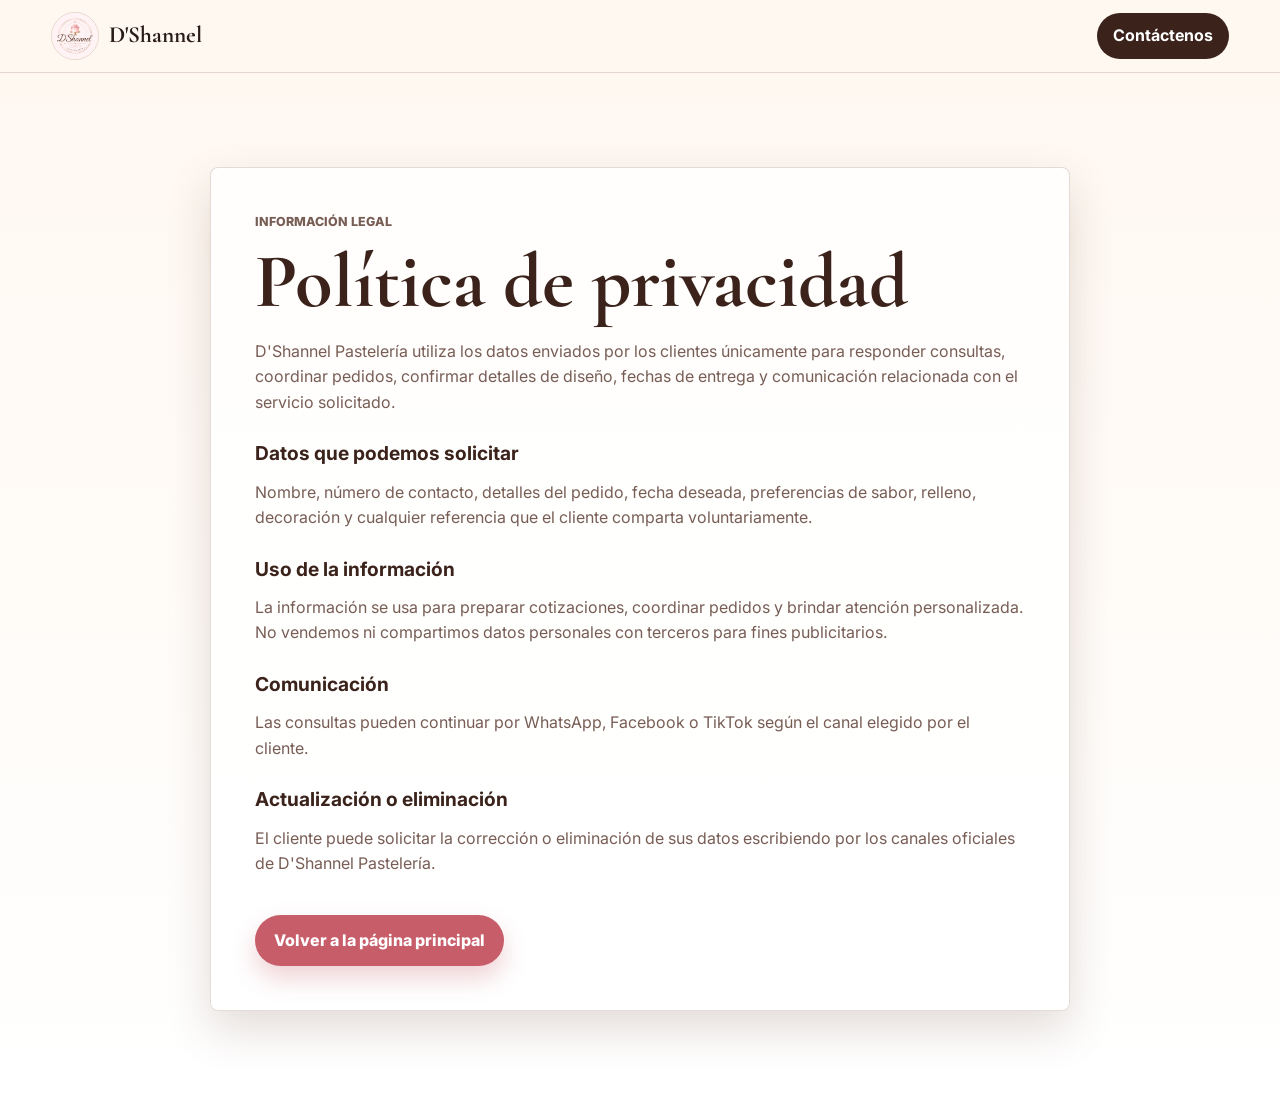
==== politica-privacidad.html @ 779e610a "Add files via upload" ====
<!DOCTYPE html>
<html lang="es">
<head>
  <meta charset="UTF-8">
  <meta name="viewport" content="width=device-width, initial-scale=1.0">
  <title>Política de privacidad | D'Shannel Pastelería</title>
  <link rel="preconnect" href="https://fonts.googleapis.com">
  <link rel="preconnect" href="https://fonts.gstatic.com" crossorigin>
  <link href="https://fonts.googleapis.com/css2?family=Cormorant+Garamond:wght@600;700&family=Inter:wght@400;500;600;700&display=swap" rel="stylesheet">
  <link rel="stylesheet" href="style.css">
</head>
<body>
  <header class="site-header">
    <a class="brand" href="index.html">
      <img src="assets/logo.jpeg" alt="Logo de D'Shannel Pastelería">
      <span>D'Shannel</span>
    </a>
    <a class="header-cta" href="index.html#contactenos">Contáctenos</a>
  </header>

  <main class="legal-page">
    <section class="legal-content">
      <p class="eyebrow">Información legal</p>
      <h1>Política de privacidad</h1>
      <p>D'Shannel Pastelería utiliza los datos enviados por los clientes únicamente para responder consultas, coordinar pedidos, confirmar detalles de diseño, fechas de entrega y comunicación relacionada con el servicio solicitado.</p>
      <h2>Datos que podemos solicitar</h2>
      <p>Nombre, número de contacto, detalles del pedido, fecha deseada, preferencias de sabor, relleno, decoración y cualquier referencia que el cliente comparta voluntariamente.</p>
      <h2>Uso de la información</h2>
      <p>La información se usa para preparar cotizaciones, coordinar pedidos y brindar atención personalizada. No vendemos ni compartimos datos personales con terceros para fines publicitarios.</p>
      <h2>Comunicación</h2>
      <p>Las consultas pueden continuar por WhatsApp, Facebook o TikTok según el canal elegido por el cliente.</p>
      <h2>Actualización o eliminación</h2>
      <p>El cliente puede solicitar la corrección o eliminación de sus datos escribiendo por los canales oficiales de D'Shannel Pastelería.</p>
      <a class="btn primary" href="index.html">Volver a la página principal</a>
    </section>
  </main>
</body>
</html>
---- style.css ----
:root {
  --cream: #fff8f1;
  --cream-strong: #f7eadc;
  --blush: #f5b8bd;
  --rose: #c75d69;
  --caramel: #b87949;
  --cocoa: #3b231b;
  --ink: #291b18;
  --muted: #785d55;
  --line: rgba(105, 61, 39, 0.18);
  --white: #ffffff;
  --shadow: 0 18px 45px rgba(77, 38, 24, 0.16);
  --radius: 8px;
}

* {
  box-sizing: border-box;
}

html {
  scroll-behavior: smooth;
}

body {
  margin: 0;
  background: var(--cream);
  color: var(--ink);
  font-family: "Inter", Arial, sans-serif;
  line-height: 1.6;
}

img {
  display: block;
  max-width: 100%;
}

a {
  color: inherit;
  text-decoration: none;
}

button,
input,
select,
textarea {
  font: inherit;
}

.site-header {
  position: sticky;
  top: 0;
  z-index: 20;
  display: flex;
  align-items: center;
  justify-content: space-between;
  gap: 18px;
  padding: 12px clamp(18px, 4vw, 54px);
  background: rgba(255, 248, 241, 0.92);
  border-bottom: 1px solid var(--line);
  backdrop-filter: blur(18px);
}

.brand {
  display: inline-flex;
  align-items: center;
  gap: 10px;
  min-width: max-content;
  font-family: "Cormorant Garamond", Georgia, serif;
  font-size: 1.45rem;
  font-weight: 700;
}

.brand img {
  width: 48px;
  height: 48px;
  border-radius: 50%;
  object-fit: cover;
  border: 1px solid var(--line);
}

.nav-links {
  display: flex;
  align-items: center;
  justify-content: center;
  gap: clamp(12px, 2vw, 26px);
  font-size: 0.93rem;
  color: var(--muted);
}

.nav-links a,
.site-footer a {
  transition: color 180ms ease, transform 180ms ease;
}

.nav-links a:hover,
.site-footer a:hover {
  color: var(--rose);
}

.header-cta {
  padding: 10px 16px;
  border-radius: 999px;
  background: var(--cocoa);
  color: var(--white);
  font-weight: 700;
  transition: transform 180ms ease, background 180ms ease;
}

.header-cta:hover,
.btn:hover {
  transform: translateY(-2px);
}

.hero {
  position: relative;
  min-height: min(760px, calc(100vh - 74px));
  display: grid;
  align-items: center;
  padding: clamp(74px, 10vw, 122px) clamp(20px, 7vw, 92px) clamp(52px, 7vw, 76px);
  overflow: hidden;
}

.hero-bg,
.hero-shade {
  position: absolute;
  inset: 0;
  width: 100%;
  height: 100%;
}

.hero-bg {
  object-fit: cover;
  object-position: center;
}

.hero-shade {
  background: linear-gradient(90deg, rgba(45, 24, 18, 0.76) 0%, rgba(79, 43, 29, 0.48) 42%, rgba(255, 248, 241, 0.16) 100%);
}

.hero-logo-mark {
  position: absolute;
  top: clamp(94px, 12vw, 138px);
  right: clamp(18px, 7vw, 92px);
  z-index: 1;
  display: grid;
  place-items: center;
  width: clamp(116px, 15vw, 180px);
  aspect-ratio: 1;
  border-radius: 50%;
  background: rgba(255, 248, 241, 0.88);
  border: 1px solid rgba(255, 255, 255, 0.76);
  box-shadow: 0 24px 60px rgba(59, 35, 27, 0.34);
  backdrop-filter: blur(10px);
}

.hero-logo-mark img {
  width: 86%;
  height: 86%;
  border-radius: 50%;
  object-fit: cover;
}

.hero-content {
  position: relative;
  z-index: 1;
  max-width: 700px;
  color: var(--white);
}

.eyebrow {
  margin: 0 0 10px;
  color: var(--rose);
  font-size: 0.78rem;
  font-weight: 800;
  letter-spacing: 0;
  text-transform: uppercase;
}

.hero .eyebrow {
  color: #ffd1d5;
}

h1,
h2,
h3 {
  margin: 0;
  line-height: 1.05;
}

h1,
h2 {
  font-family: "Cormorant Garamond", Georgia, serif;
  font-weight: 700;
}

h1 {
  font-size: clamp(3.6rem, 9vw, 7.3rem);
  max-width: 9ch;
}

h2 {
  color: var(--cocoa);
  font-size: clamp(2.25rem, 4.8vw, 4.15rem);
}

h3 {
  color: var(--cocoa);
  font-size: 1.08rem;
}

.hero-copy {
  max-width: 610px;
  margin: 20px 0 28px;
  font-size: clamp(1rem, 2vw, 1.25rem);
}

.hero-actions,
.consult-actions,
.admin-actions {
  display: flex;
  flex-wrap: wrap;
  gap: 12px;
}

.btn {
  display: inline-flex;
  align-items: center;
  justify-content: center;
  min-height: 46px;
  padding: 12px 18px;
  border: 1px solid transparent;
  border-radius: 999px;
  cursor: pointer;
  font-weight: 800;
  transition: transform 180ms ease, box-shadow 180ms ease, background 180ms ease, color 180ms ease;
}

.btn.primary {
  background: var(--rose);
  color: var(--white);
  box-shadow: 0 12px 24px rgba(199, 93, 105, 0.28);
}

.btn.primary.soft {
  background: var(--caramel);
}

.btn.ghost {
  background: rgba(255, 255, 255, 0.18);
  border-color: rgba(255, 255, 255, 0.52);
  color: var(--white);
}

.btn.ghost.dark {
  background: transparent;
  border-color: var(--line);
  color: var(--cocoa);
}

.btn.whatsapp {
  background: #25d366;
  color: var(--white);
}

.btn.full {
  width: 100%;
}

.hero-panel {
  position: absolute;
  right: clamp(18px, 5vw, 80px);
  bottom: 28px;
  z-index: 1;
  width: min(350px, calc(100% - 36px));
  padding: 20px;
  border: 1px solid rgba(255, 255, 255, 0.36);
  border-radius: var(--radius);
  background: rgba(255, 248, 241, 0.84);
  box-shadow: var(--shadow);
  backdrop-filter: blur(14px);
}

.hero-panel span,
.estimate-box span,
.service-card span,
.social-card span {
  display: block;
  color: var(--rose);
  font-size: 0.78rem;
  font-weight: 800;
  text-transform: uppercase;
}

.hero-panel strong {
  display: block;
  margin: 6px 0;
  color: var(--cocoa);
  font-size: 1.16rem;
  line-height: 1.25;
}

.hero-panel p,
.section-heading p,
.builder-info p,
.price-notes p,
.service-card p,
.admin-item p,
.site-footer p {
  margin: 8px 0 0;
  color: var(--muted);
}

.section {
  padding: clamp(58px, 8vw, 104px) clamp(20px, 6vw, 76px);
}

.intro {
  display: grid;
  grid-template-columns: minmax(240px, 0.7fr) minmax(280px, 1.3fr);
  gap: 34px;
  background: var(--white);
}

.steps,
.service-grid {
  display: grid;
  grid-template-columns: repeat(3, minmax(0, 1fr));
  gap: 16px;
}

.steps article,
.service-card,
.builder-form,
.consult-form,
.price-notes,
.social-editor,
.admin-form,
.admin-list {
  border: 1px solid var(--line);
  border-radius: var(--radius);
  background: rgba(255, 255, 255, 0.76);
  box-shadow: var(--shadow);
}

.steps article {
  padding: 22px;
}

.steps span {
  color: var(--caramel);
  font-weight: 900;
}

.section-heading {
  max-width: 760px;
  margin-bottom: 28px;
}

.service-card {
  display: flex;
  flex-direction: column;
  gap: 14px;
  min-height: 330px;
  padding: 22px;
  transition: transform 220ms ease, box-shadow 220ms ease, border-color 220ms ease;
}

.service-card:hover {
  transform: translateY(-6px);
  border-color: rgba(199, 93, 105, 0.38);
  box-shadow: 0 24px 58px rgba(77, 38, 24, 0.2);
}

.includes {
  margin-top: auto;
}

.includes strong {
  color: var(--cocoa);
  font-weight: 900;
}

.includes ul {
  margin: 8px 0 0;
  padding-left: 18px;
  color: var(--muted);
  font-size: 0.94rem;
}

.cake-builder {
  display: grid;
  grid-template-columns: minmax(280px, 0.8fr) minmax(320px, 1.2fr);
  gap: clamp(24px, 5vw, 58px);
  background: linear-gradient(180deg, var(--cream) 0%, #fff1e9 100%);
}

.builder-info {
  align-self: start;
  position: sticky;
  top: 96px;
}

.mold-help {
  margin-top: 24px;
  padding: 22px;
  border-left: 4px solid var(--rose);
  background: var(--white);
  border-radius: var(--radius);
}

.mold-help ul {
  margin: 12px 0 0;
  padding-left: 18px;
  color: var(--muted);
}

.builder-form,
.consult-form,
.social-editor,
.admin-form,
.admin-list {
  padding: clamp(18px, 3vw, 28px);
}

.form-row {
  display: grid;
  grid-template-columns: repeat(2, minmax(0, 1fr));
  gap: 14px;
}

.field {
  display: grid;
  gap: 8px;
  margin-bottom: 16px;
}

label {
  color: var(--cocoa);
  font-weight: 800;
}

input,
select,
textarea {
  width: 100%;
  border: 1px solid var(--line);
  border-radius: var(--radius);
  background: #fffdf9;
  color: var(--ink);
  padding: 13px 14px;
  outline: none;
  transition: border-color 180ms ease, box-shadow 180ms ease, background 180ms ease;
}

input:focus,
select:focus,
textarea:focus {
  border-color: var(--rose);
  box-shadow: 0 0 0 4px rgba(199, 93, 105, 0.13);
  background: var(--white);
}

textarea {
  resize: vertical;
}

.upload-box {
  display: flex;
  align-items: center;
  gap: 14px;
  min-height: 98px;
  padding: 16px;
  border: 1px dashed rgba(199, 93, 105, 0.48);
  border-radius: var(--radius);
  background: #fff8f7;
  cursor: pointer;
  transition: border-color 180ms ease, background 180ms ease, transform 180ms ease;
}

.upload-box:hover {
  border-color: var(--rose);
  background: var(--white);
  transform: translateY(-2px);
}

.upload-box input {
  position: absolute;
  width: 1px;
  height: 1px;
  opacity: 0;
  pointer-events: none;
}

.upload-icon {
  display: inline-grid;
  place-items: center;
  flex: 0 0 46px;
  width: 46px;
  height: 46px;
  border-radius: 50%;
  background: var(--rose);
  color: var(--white);
  font-size: 1.7rem;
  font-weight: 700;
  line-height: 1;
}

.upload-box strong,
.upload-preview strong {
  display: block;
  color: var(--cocoa);
}

.upload-box small,
.upload-preview small {
  display: block;
  margin-top: 4px;
  color: var(--muted);
}

.upload-preview {
  display: flex;
  align-items: center;
  gap: 14px;
  margin-top: 12px;
  padding: 12px;
  border: 1px solid var(--line);
  border-radius: var(--radius);
  background: var(--white);
}

.upload-preview div {
  flex: 1;
  min-width: 0;
}

.upload-preview[hidden] {
  display: none;
}

.upload-preview img {
  width: 70px;
  height: 70px;
  border-radius: var(--radius);
  object-fit: cover;
}

.remove-upload {
  flex: 0 0 auto;
  border: 1px solid rgba(199, 93, 105, 0.32);
  border-radius: 999px;
  background: #fff8f7;
  color: var(--rose);
  padding: 8px 12px;
  cursor: pointer;
  font-size: 0.9rem;
  font-weight: 800;
  transition: background 180ms ease, transform 180ms ease;
}

.remove-upload:hover {
  background: #ffe7e9;
  transform: translateY(-1px);
}

.estimate-box {
  display: grid;
  gap: 4px;
  margin: 18px 0;
  padding: 18px;
  border-radius: var(--radius);
  background: #46281f;
  color: var(--white);
}

.estimate-box strong {
  font-size: 2.1rem;
  line-height: 1;
}

.estimate-box small {
  color: #ffe5da;
}

.prices {
  background: var(--white);
}

.consult-wrap,
.admin-layout {
  display: grid;
  grid-template-columns: minmax(320px, 1.1fr) minmax(260px, 0.9fr);
  gap: 18px;
}

.price-notes {
  padding: 26px;
  background: #fff8f1;
}

.social-links {
  display: grid;
  grid-template-columns: repeat(2, minmax(0, 1fr));
  gap: 16px;
  margin-bottom: 20px;
}

.social-card {
  display: flex;
  align-items: center;
  gap: 14px;
  min-height: 92px;
  padding: 20px;
  border: 1px solid var(--line);
  border-radius: var(--radius);
  background: var(--white);
  box-shadow: var(--shadow);
  transition: transform 180ms ease, border-color 180ms ease;
}

.social-card:hover {
  transform: translateY(-4px);
  border-color: rgba(199, 93, 105, 0.38);
}

.social-icon {
  display: inline-grid;
  place-items: center;
  flex: 0 0 48px;
  width: 48px;
  height: 48px;
  border-radius: 50%;
}

.network-icon {
  display: inline-grid;
  place-items: center;
  flex: 0 0 28px;
  width: 28px;
  height: 28px;
  border-radius: 50%;
  background: currentColor;
}

.network-icon svg {
  width: 64%;
  height: 64%;
  fill: var(--white);
}

.facebook .social-icon {
  background: #1877f2;
}

.tiktok .social-icon {
  background: #000000;
}

.whatsapp-icon {
  background: #ffffff;
  color: #ffffff;
}

.whatsapp-icon svg {
  width: 20px;
  height: 20px;
  fill: #25d366;
}

.social-icon svg {
  width: 25px;
  height: 25px;
  fill: var(--white);
}

.social-editor {
  display: grid;
  grid-template-columns: repeat(3, minmax(0, 1fr)) auto;
  gap: 14px;
  align-items: end;
}

.social-editor .field {
  margin: 0;
}

.section-action {
  display: flex;
  justify-content: center;
  margin-top: 26px;
}

.admin-list {
  display: grid;
  gap: 12px;
}

.admin-item {
  padding: 16px;
  border: 1px solid var(--line);
  border-radius: var(--radius);
  background: #fffdf9;
}

.admin-item-head {
  display: flex;
  align-items: start;
  justify-content: space-between;
  gap: 14px;
}

.admin-item-actions {
  display: flex;
  gap: 8px;
}

.icon-btn {
  display: inline-grid;
  place-items: center;
  width: 38px;
  height: 38px;
  border: 1px solid var(--line);
  border-radius: 50%;
  background: var(--white);
  color: var(--cocoa);
  cursor: pointer;
  transition: transform 180ms ease, color 180ms ease, border-color 180ms ease;
}

.icon-btn:hover {
  transform: translateY(-2px);
  color: var(--rose);
  border-color: var(--rose);
}

.site-footer {
  display: grid;
  grid-template-columns: auto minmax(220px, 1fr) minmax(260px, auto);
  align-items: center;
  gap: 22px;
  padding: 28px clamp(20px, 6vw, 76px);
  background: var(--cocoa);
  color: var(--white);
}

.site-footer img {
  width: 58px;
  height: 58px;
  border-radius: 50%;
  object-fit: cover;
}

.site-footer div {
  min-width: 0;
}

.site-footer p {
  color: #f2d8cf;
}

.site-footer small {
  display: block;
  margin-top: 8px;
  color: #d9bdb1;
}

.footer-links {
  display: flex;
  flex-wrap: wrap;
  justify-content: center;
  gap: 10px 18px;
  text-align: center;
}

.legal-page {
  min-height: calc(100vh - 73px);
  padding: clamp(54px, 8vw, 94px) clamp(20px, 6vw, 76px);
  background: linear-gradient(180deg, var(--cream) 0%, var(--white) 100%);
}

.legal-content {
  max-width: 860px;
  margin: 0 auto;
  padding: clamp(24px, 5vw, 44px);
  border: 1px solid var(--line);
  border-radius: var(--radius);
  background: rgba(255, 255, 255, 0.82);
  box-shadow: var(--shadow);
}

.legal-content h1 {
  max-width: none;
  color: var(--cocoa);
  font-size: clamp(2.7rem, 6vw, 5rem);
}

.legal-content h2 {
  margin-top: 28px;
  font-family: "Inter", Arial, sans-serif;
  font-size: 1.2rem;
}

.legal-content p {
  color: var(--muted);
}

.legal-content .btn {
  margin-top: 22px;
}

.orders-page {
  min-height: calc(100vh - 73px);
  padding: clamp(54px, 8vw, 94px) clamp(20px, 6vw, 76px);
  background: linear-gradient(180deg, var(--cream) 0%, var(--white) 100%);
}

.orders-page > .section-heading {
  margin-left: auto;
  margin-right: auto;
  text-align: center;
}

.orders-grid {
  display: grid;
  gap: 18px;
  max-width: 1180px;
  margin: 0 auto;
}

.order-card {
  display: grid;
  grid-template-columns: minmax(260px, 0.8fr) minmax(320px, 1.2fr);
  overflow: hidden;
  border: 1px solid var(--line);
  border-radius: var(--radius);
  background: var(--white);
  box-shadow: var(--shadow);
}

.order-photo {
  min-height: 320px;
  background: var(--cream-strong);
}

.order-photo img {
  width: 100%;
  height: 100%;
  min-height: 320px;
  object-fit: cover;
}

.order-photo span {
  display: grid;
  place-items: center;
  height: 100%;
  min-height: 320px;
  color: var(--muted);
  font-weight: 800;
}

.order-content {
  padding: clamp(20px, 4vw, 34px);
}

.order-head {
  display: flex;
  align-items: start;
  justify-content: space-between;
  gap: 16px;
  margin-bottom: 18px;
}

.order-head h2 {
  font-size: clamp(1.8rem, 4vw, 3rem);
}

.order-head strong {
  color: var(--rose);
  font-size: 1.3rem;
}

.order-details {
  display: grid;
  grid-template-columns: repeat(2, minmax(0, 1fr));
  gap: 12px;
  margin: 0;
}

.order-details div {
  padding: 12px;
  border: 1px solid var(--line);
  border-radius: var(--radius);
  background: #fffdf9;
}

.order-details dt {
  color: var(--muted);
  font-size: 0.78rem;
  font-weight: 800;
  text-transform: uppercase;
}

.order-details dd {
  margin: 4px 0 0;
  color: var(--cocoa);
  font-weight: 800;
}

.order-summary {
  margin-top: 18px;
  padding: 16px;
  border-radius: var(--radius);
  background: var(--cream);
}

.order-summary p {
  color: var(--muted);
}

.empty-orders {
  max-width: 720px;
  margin: 0 auto;
  padding: clamp(26px, 5vw, 42px);
  border: 1px solid var(--line);
  border-radius: var(--radius);
  background: var(--white);
  text-align: center;
  box-shadow: var(--shadow);
}

.toast {
  position: fixed;
  right: 18px;
  bottom: 18px;
  z-index: 40;
  max-width: min(360px, calc(100% - 36px));
  padding: 13px 16px;
  border-radius: var(--radius);
  background: var(--cocoa);
  color: var(--white);
  box-shadow: var(--shadow);
  opacity: 0;
  pointer-events: none;
  transform: translateY(14px);
  transition: opacity 180ms ease, transform 180ms ease;
}

.toast.show {
  opacity: 1;
  transform: translateY(0);
}

.reveal {
  opacity: 0;
  transform: translateY(24px);
  transition: opacity 620ms ease, transform 620ms ease;
}

.reveal.visible {
  opacity: 1;
  transform: translateY(0);
}

@media (max-width: 980px) {
  .site-header {
    align-items: flex-start;
    flex-wrap: wrap;
  }

  .nav-links {
    order: 3;
    width: 100%;
    justify-content: flex-start;
    overflow-x: auto;
    padding-bottom: 2px;
  }

  .intro,
  .cake-builder,
  .consult-wrap,
  .admin-layout {
    grid-template-columns: 1fr;
  }

  .builder-info {
    position: static;
  }

  .steps,
  .service-grid,
  .social-links,
  .social-editor {
    grid-template-columns: 1fr 1fr;
  }

  .social-editor .btn {
    grid-column: 1 / -1;
  }
}

@media (max-width: 680px) {
  .site-header {
    padding: 10px 16px;
  }

  .brand span {
    font-size: 1.2rem;
  }

  .header-cta {
    padding: 9px 13px;
  }

  .hero {
    min-height: 740px;
    padding: 72px 18px 190px;
  }

  .hero-shade {
    background: linear-gradient(180deg, rgba(44, 23, 17, 0.76) 0%, rgba(63, 31, 22, 0.48) 56%, rgba(255, 248, 241, 0.12) 100%);
  }

  h1 {
    font-size: clamp(3.25rem, 16vw, 4.9rem);
  }

  .hero-panel {
    left: 18px;
    right: 18px;
  }

  .hero-logo-mark {
    top: auto;
    right: 18px;
    bottom: 154px;
    width: 98px;
  }

  .steps,
  .service-grid,
  .form-row,
  .social-links,
  .social-editor {
    grid-template-columns: 1fr;
  }

  .section {
    padding-left: 18px;
    padding-right: 18px;
  }

  .consult-actions,
  .admin-actions {
    flex-direction: column;
  }

  .consult-actions .btn,
  .admin-actions .btn {
    width: 100%;
  }

  .site-footer {
    grid-template-columns: 1fr;
    justify-items: center;
    text-align: center;
  }

  .footer-links {
    justify-content: center;
  }

  .order-card {
    grid-template-columns: 1fr;
  }

  .order-details {
    grid-template-columns: 1fr;
  }
}
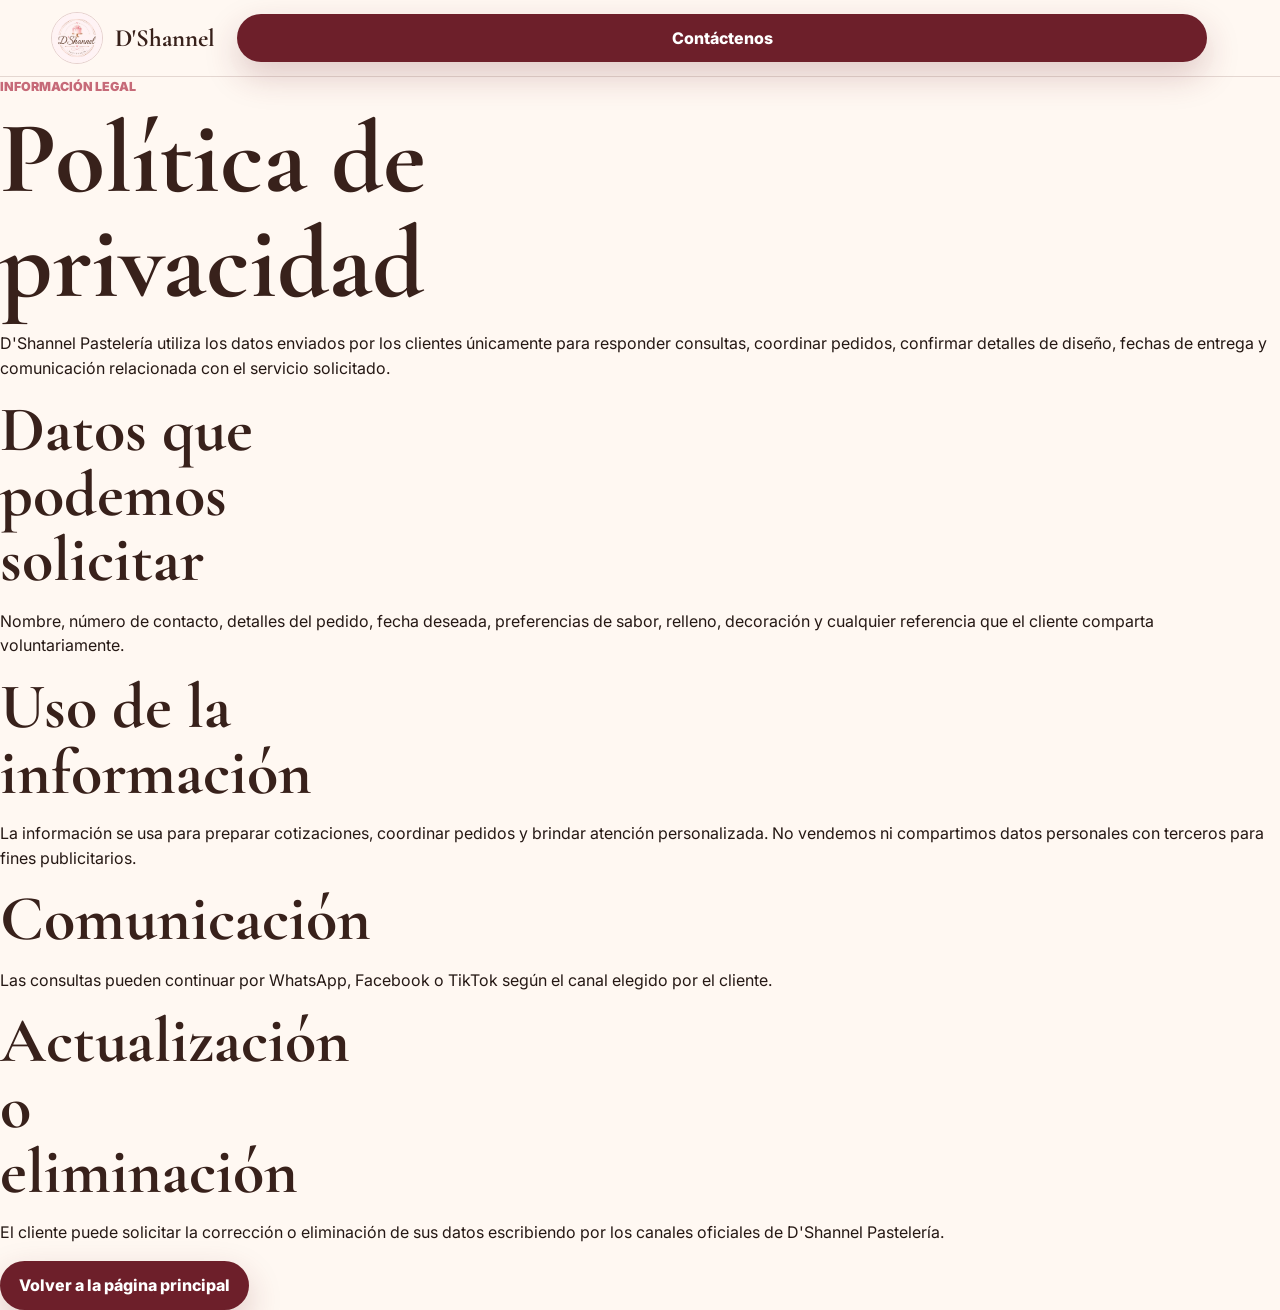
==== commit b44823e8: "Rediseño editorial de D'Shannel" ====
--- a/politica-privacidad.html
+++ b/politica-privacidad.html
@@ -7,7 +7,7 @@
   <link rel="preconnect" href="https://fonts.googleapis.com">
   <link rel="preconnect" href="https://fonts.gstatic.com" crossorigin>
   <link href="https://fonts.googleapis.com/css2?family=Cormorant+Garamond:wght@600;700&family=Inter:wght@400;500;600;700&display=swap" rel="stylesheet">
-  <link rel="stylesheet" href="style.css">
+  <link rel="stylesheet" href="style.css?v=impact1">
 </head>
 <body>
   <header class="site-header">
--- a/style.css
+++ b/style.css
@@ -1,15 +1,16 @@
 :root {
-  --cream: #fff8f1;
-  --cream-strong: #f7eadc;
-  --blush: #f5b8bd;
-  --rose: #c75d69;
-  --caramel: #b87949;
-  --cocoa: #3b231b;
-  --ink: #291b18;
-  --muted: #785d55;
-  --line: rgba(105, 61, 39, 0.18);
-  --white: #ffffff;
-  --shadow: 0 18px 45px rgba(77, 38, 24, 0.16);
+  --cream: #fff8f2;
+  --porcelain: #fffdf9;
+  --petal: #f6d7d8;
+  --rose: #c66a78;
+  --wine: #6d1f2a;
+  --cocoa: #38211b;
+  --caramel: #b87a4d;
+  --sage: #9aa37d;
+  --ink: #251814;
+  --muted: #725b52;
+  --line: rgba(89, 47, 35, 0.16);
+  --shadow: 0 24px 70px rgba(77, 41, 30, 0.16);
   --radius: 8px;
 }
 
@@ -26,7 +27,11 @@
   background: var(--cream);
   color: var(--ink);
   font-family: "Inter", Arial, sans-serif;
-  line-height: 1.6;
+  line-height: 1.55;
+}
+
+body.menu-open {
+  overflow: hidden;
 }
 
 img {
@@ -41,69 +46,103 @@
 
 button,
 input,
-select,
 textarea {
   font: inherit;
+}
+
+button {
+  cursor: pointer;
 }
 
 .site-header {
   position: sticky;
   top: 0;
-  z-index: 20;
-  display: flex;
+  z-index: 50;
+  display: grid;
+  grid-template-columns: auto 1fr auto;
   align-items: center;
-  justify-content: space-between;
-  gap: 18px;
-  padding: 12px clamp(18px, 4vw, 54px);
-  background: rgba(255, 248, 241, 0.92);
+  gap: 22px;
+  padding: 12px clamp(18px, 4vw, 58px);
+  background: rgba(255, 248, 242, 0.92);
   border-bottom: 1px solid var(--line);
   backdrop-filter: blur(18px);
 }
 
-.brand {
+.brand,
+.footer-brand {
   display: inline-flex;
   align-items: center;
-  gap: 10px;
-  min-width: max-content;
-  font-family: "Cormorant Garamond", Georgia, serif;
-  font-size: 1.45rem;
-  font-weight: 700;
-}
-
-.brand img {
-  width: 48px;
-  height: 48px;
+  gap: 12px;
+}
+
+.brand img,
+.footer-brand img {
+  width: 52px;
+  height: 52px;
   border-radius: 50%;
   object-fit: cover;
-  border: 1px solid var(--line);
+  border: 1px solid rgba(109, 31, 42, 0.18);
+}
+
+.brand span,
+.footer-brand strong {
+  font-family: "Cormorant Garamond", Georgia, serif;
+  font-size: 1.55rem;
+  font-weight: 700;
+  color: var(--cocoa);
 }
 
 .nav-links {
   display: flex;
   align-items: center;
   justify-content: center;
-  gap: clamp(12px, 2vw, 26px);
-  font-size: 0.93rem;
-  color: var(--muted);
+  gap: clamp(14px, 2.4vw, 32px);
+  color: var(--muted);
+  font-size: 0.95rem;
+  font-weight: 600;
 }
 
 .nav-links a,
-.site-footer a {
+.footer-links a {
   transition: color 180ms ease, transform 180ms ease;
 }
 
 .nav-links a:hover,
-.site-footer a:hover {
-  color: var(--rose);
-}
-
-.header-cta {
-  padding: 10px 16px;
+.footer-links a:hover {
+  color: var(--wine);
+  transform: translateY(-1px);
+}
+
+.header-cta,
+.btn {
+  display: inline-flex;
+  align-items: center;
+  justify-content: center;
+  min-height: 44px;
+  padding: 11px 18px;
+  border: 1px solid transparent;
   border-radius: 999px;
-  background: var(--cocoa);
-  color: var(--white);
-  font-weight: 700;
-  transition: transform 180ms ease, background 180ms ease;
+  font-weight: 800;
+  transition: transform 180ms ease, box-shadow 180ms ease, background 180ms ease, border-color 180ms ease;
+}
+
+.header-cta,
+.btn.primary {
+  background: var(--wine);
+  color: #fff;
+  box-shadow: 0 14px 34px rgba(109, 31, 42, 0.22);
+}
+
+.btn.secondary {
+  background: rgba(255, 255, 255, 0.72);
+  border-color: rgba(109, 31, 42, 0.22);
+  color: var(--wine);
+}
+
+.btn.whatsapp {
+  background: #25d366;
+  color: #073b1b;
+  box-shadow: 0 14px 34px rgba(37, 211, 102, 0.24);
 }
 
 .header-cta:hover,
@@ -111,427 +150,599 @@
   transform: translateY(-2px);
 }
 
+.menu-toggle {
+  display: none;
+  width: 44px;
+  height: 44px;
+  border: 1px solid var(--line);
+  border-radius: 50%;
+  background: var(--porcelain);
+}
+
+.menu-toggle span {
+  display: block;
+  width: 18px;
+  height: 2px;
+  margin: 5px auto;
+  background: var(--cocoa);
+  transition: transform 180ms ease, opacity 180ms ease;
+}
+
+.menu-open .menu-toggle span:first-child {
+  transform: translateY(3.5px) rotate(45deg);
+}
+
+.menu-open .menu-toggle span:last-child {
+  transform: translateY(-3.5px) rotate(-45deg);
+}
+
+.section {
+  padding: clamp(54px, 8vw, 96px) clamp(18px, 6vw, 86px);
+}
+
+.eyebrow,
+.step-label {
+  margin: 0 0 10px;
+  color: var(--rose);
+  font-size: 0.78rem;
+  font-weight: 900;
+  letter-spacing: 0;
+  text-transform: uppercase;
+}
+
+h1,
+h2,
+h3 {
+  margin: 0;
+  line-height: 1.02;
+  color: var(--cocoa);
+}
+
+h1,
+h2 {
+  font-family: "Cormorant Garamond", Georgia, serif;
+  font-weight: 700;
+}
+
+h1 {
+  max-width: 9ch;
+  font-size: clamp(3.3rem, 8vw, 7.1rem);
+}
+
+h2 {
+  max-width: 10ch;
+  font-size: clamp(2.2rem, 5vw, 4.35rem);
+}
+
+h3 {
+  font-size: clamp(1.32rem, 2.2vw, 2rem);
+}
+
 .hero {
+  display: grid;
+  grid-template-columns: minmax(0, 0.9fr) minmax(300px, 1.1fr);
+  align-items: center;
+  gap: clamp(24px, 5vw, 76px);
+  min-height: calc(100svh - 77px);
+  padding: clamp(34px, 5vw, 64px) clamp(18px, 6vw, 86px) clamp(42px, 6vw, 78px);
+  background:
+    radial-gradient(circle at 18% 20%, rgba(246, 215, 216, 0.74), transparent 30%),
+    linear-gradient(135deg, #fffaf5 0%, #f7dfdf 52%, #fff6eb 100%);
+  overflow: hidden;
+}
+
+.hero-copy-block {
   position: relative;
-  min-height: min(760px, calc(100vh - 74px));
-  display: grid;
-  align-items: center;
-  padding: clamp(74px, 10vw, 122px) clamp(20px, 7vw, 92px) clamp(52px, 7vw, 76px);
-  overflow: hidden;
-}
-
-.hero-bg,
-.hero-shade {
+  z-index: 2;
+}
+
+.hero-copy-block p:not(.eyebrow) {
+  max-width: 520px;
+  margin: 22px 0 0;
+  color: var(--muted);
+  font-size: clamp(1.02rem, 1.5vw, 1.22rem);
+}
+
+.hero-actions {
+  display: flex;
+  flex-wrap: wrap;
+  gap: 12px;
+  margin-top: 30px;
+}
+
+.hero-visual {
+  position: relative;
+  min-height: clamp(390px, 58vw, 690px);
+}
+
+.hero-visual > img {
   position: absolute;
   inset: 0;
   width: 100%;
   height: 100%;
-}
-
-.hero-bg {
   object-fit: cover;
   object-position: center;
-}
-
-.hero-shade {
-  background: linear-gradient(90deg, rgba(45, 24, 18, 0.76) 0%, rgba(79, 43, 29, 0.48) 42%, rgba(255, 248, 241, 0.16) 100%);
-}
-
-.hero-logo-mark {
+  border-radius: 8px;
+  box-shadow: var(--shadow);
+}
+
+.hero-visual::before {
+  content: "";
   position: absolute;
-  top: clamp(94px, 12vw, 138px);
-  right: clamp(18px, 7vw, 92px);
-  z-index: 1;
+  inset: 22px -28px -22px 42%;
+  z-index: 0;
+  background: rgba(109, 31, 42, 0.13);
+  border-radius: 8px;
+}
+
+.hero-seal {
+  position: absolute;
+  top: clamp(18px, 3vw, 32px);
+  left: clamp(18px, 3vw, 34px);
   display: grid;
   place-items: center;
-  width: clamp(116px, 15vw, 180px);
+  width: clamp(86px, 12vw, 132px);
   aspect-ratio: 1;
   border-radius: 50%;
-  background: rgba(255, 248, 241, 0.88);
-  border: 1px solid rgba(255, 255, 255, 0.76);
-  box-shadow: 0 24px 60px rgba(59, 35, 27, 0.34);
+  background: rgba(255, 253, 249, 0.9);
+  border: 1px solid rgba(255, 255, 255, 0.72);
+  box-shadow: 0 18px 42px rgba(56, 33, 27, 0.22);
   backdrop-filter: blur(10px);
 }
 
-.hero-logo-mark img {
-  width: 86%;
-  height: 86%;
+.hero-seal img {
+  width: 83%;
+  height: 83%;
   border-radius: 50%;
   object-fit: cover;
 }
 
-.hero-content {
+.hero-note {
+  position: absolute;
+  right: clamp(14px, 3vw, 34px);
+  bottom: clamp(14px, 3vw, 34px);
+  max-width: 260px;
+  padding: 16px;
+  background: rgba(255, 253, 249, 0.9);
+  border: 1px solid rgba(255, 255, 255, 0.8);
+  border-radius: 8px;
+  box-shadow: 0 18px 42px rgba(56, 33, 27, 0.18);
+}
+
+.hero-note span {
+  display: block;
+  color: var(--rose);
+  font-size: 0.72rem;
+  font-weight: 900;
+  text-transform: uppercase;
+}
+
+.hero-note strong {
+  display: block;
+  margin-top: 4px;
+  color: var(--cocoa);
+  line-height: 1.18;
+}
+
+.section-kicker {
+  display: grid;
+  grid-template-columns: minmax(220px, 0.6fr) minmax(260px, 1fr);
+  align-items: end;
+  gap: 28px;
+  margin-bottom: 26px;
+}
+
+.section-kicker h2 {
+  max-width: 620px;
+}
+
+.masonry-gallery {
+  display: grid;
+  grid-template-columns: 1.2fr 0.8fr 0.9fr;
+  grid-auto-rows: 185px;
+  gap: clamp(10px, 1.5vw, 18px);
+}
+
+.gallery-item {
   position: relative;
+  margin: 0;
+  overflow: hidden;
+  border-radius: 8px;
+  background: #ead4ce;
+  box-shadow: 0 12px 32px rgba(77, 41, 30, 0.12);
+}
+
+.gallery-item.large {
+  grid-row: span 2;
+}
+
+.gallery-item.tall {
+  grid-row: span 2;
+}
+
+.gallery-item.wide {
+  grid-column: span 2;
+}
+
+.gallery-item img,
+.occasion-card img,
+.editorial-image img,
+.work-feed img {
+  width: 100%;
+  height: 100%;
+  object-fit: cover;
+}
+
+.gallery-item figcaption {
+  position: absolute;
+  left: 14px;
+  bottom: 14px;
+  padding: 8px 12px;
+  border-radius: 999px;
+  background: rgba(255, 248, 242, 0.86);
+  color: var(--wine);
+  font-size: 0.82rem;
+  font-weight: 800;
+}
+
+.photo-note {
+  max-width: 620px;
+  margin: 16px 0 0 auto;
+  color: var(--muted);
+  font-size: 0.92rem;
+}
+
+.occasion {
+  background: var(--porcelain);
+}
+
+.occasion-track {
+  display: grid;
+  grid-template-columns: repeat(5, minmax(150px, 1fr));
+  gap: 14px;
+}
+
+.occasion-card {
+  position: relative;
+  min-height: 245px;
+  overflow: hidden;
+  border-radius: 8px;
+  box-shadow: 0 12px 32px rgba(77, 41, 30, 0.12);
+  transition: transform 180ms ease, box-shadow 180ms ease;
+}
+
+.occasion-card::after,
+.work-feed::after {
+  content: "";
+  position: absolute;
+  inset: 0;
+  background: linear-gradient(180deg, transparent 40%, rgba(37, 24, 20, 0.54));
+}
+
+.occasion-card span {
+  position: absolute;
+  left: 14px;
+  right: 14px;
+  bottom: 14px;
   z-index: 1;
-  max-width: 700px;
-  color: var(--white);
-}
-
-.eyebrow {
-  margin: 0 0 10px;
+  color: #fff;
+  font-family: "Cormorant Garamond", Georgia, serif;
+  font-size: 1.55rem;
+  font-weight: 700;
+  line-height: 1;
+  text-shadow: 0 2px 14px rgba(0, 0, 0, 0.32);
+}
+
+.occasion-card:hover {
+  transform: translateY(-3px);
+  box-shadow: var(--shadow);
+}
+
+.editorial {
+  display: grid;
+  grid-template-columns: minmax(280px, 1fr) minmax(280px, 0.85fr);
+  align-items: center;
+  gap: clamp(28px, 6vw, 86px);
+}
+
+.editorial-image {
+  min-height: clamp(370px, 48vw, 620px);
+  overflow: hidden;
+  border-radius: 8px;
+  box-shadow: var(--shadow);
+}
+
+.editorial-text p:not(.eyebrow) {
+  max-width: 560px;
+  margin: 18px 0 0;
+  color: var(--muted);
+}
+
+.editorial-tags {
+  display: flex;
+  flex-wrap: wrap;
+  gap: 10px;
+  margin-top: 24px;
+}
+
+.editorial-tags span {
+  padding: 8px 12px;
+  border: 1px solid var(--line);
+  border-radius: 999px;
+  color: var(--wine);
+  font-size: 0.84rem;
+  font-weight: 800;
+}
+
+.process-strip {
+  padding-top: 0;
+}
+
+.process-line {
+  display: grid;
+  grid-template-columns: repeat(3, 1fr);
+  border-top: 1px solid var(--line);
+  border-bottom: 1px solid var(--line);
+}
+
+.process-line article {
+  min-height: 150px;
+  padding: 24px;
+  border-right: 1px solid var(--line);
+}
+
+.process-line article:last-child {
+  border-right: 0;
+}
+
+.process-line span {
+  color: var(--rose);
+  font-weight: 900;
+}
+
+.process-line strong {
+  display: block;
+  margin-top: 10px;
+  color: var(--cocoa);
+  font-family: "Cormorant Garamond", Georgia, serif;
+  font-size: 2rem;
+  line-height: 1;
+}
+
+.process-line p {
+  margin: 8px 0 0;
+  color: var(--muted);
+}
+
+.builder {
+  background:
+    linear-gradient(90deg, rgba(246, 215, 216, 0.4), transparent),
+    var(--porcelain);
+}
+
+.builder-heading {
+  display: grid;
+  grid-template-columns: minmax(240px, 0.7fr) minmax(260px, 1fr);
+  gap: 24px;
+  align-items: end;
+  margin-bottom: 28px;
+}
+
+.builder-heading p:last-child {
+  max-width: 500px;
+  margin: 0;
+  color: var(--muted);
+}
+
+.builder-shell {
+  display: grid;
+  grid-template-columns: minmax(0, 1fr) 290px;
+  align-items: start;
+  gap: 20px;
+}
+
+.cake-form,
+.consult-form,
+.builder-summary-panel {
+  background: rgba(255, 253, 249, 0.82);
+  border: 1px solid var(--line);
+  border-radius: 8px;
+  box-shadow: 0 16px 46px rgba(77, 41, 30, 0.1);
+}
+
+.cake-form {
+  padding: clamp(16px, 3vw, 28px);
+}
+
+.builder-progress {
+  display: grid;
+  grid-template-columns: repeat(6, 1fr);
+  gap: 8px;
+  margin-bottom: 24px;
+}
+
+.progress-step {
+  min-height: 40px;
+  padding: 8px;
+  border: 1px solid var(--line);
+  border-radius: 999px;
+  background: #fff;
+  color: var(--muted);
+  font-size: 0.78rem;
+  font-weight: 800;
+}
+
+.progress-step.active {
+  background: var(--wine);
+  border-color: var(--wine);
+  color: #fff;
+}
+
+.builder-step {
+  display: none;
+}
+
+.builder-step.active {
+  display: block;
+}
+
+.builder-step h3 {
+  margin-bottom: 18px;
+}
+
+.choice-grid {
+  display: grid;
+  gap: 10px;
+}
+
+.size-grid {
+  grid-template-columns: repeat(4, 1fr);
+}
+
+.choice-tile,
+.choice-grid.compact label {
+  position: relative;
+  display: grid;
+  gap: 5px;
+  min-height: 110px;
+  padding: 15px;
+  border: 1px solid var(--line);
+  border-radius: 8px;
+  background: #fff;
+  color: var(--muted);
+  transition: transform 180ms ease, border-color 180ms ease, box-shadow 180ms ease;
+}
+
+.choice-grid.compact {
+  grid-template-columns: repeat(5, 1fr);
+}
+
+.choice-grid.compact label {
+  min-height: 52px;
+  place-items: center;
+  text-align: center;
+  font-weight: 800;
+}
+
+.choice-tile input,
+.choice-grid.compact input {
+  position: absolute;
+  opacity: 0;
+  pointer-events: none;
+}
+
+.choice-tile span {
   color: var(--rose);
   font-size: 0.78rem;
-  font-weight: 800;
-  letter-spacing: 0;
+  font-weight: 900;
   text-transform: uppercase;
 }
 
-.hero .eyebrow {
-  color: #ffd1d5;
-}
-
-h1,
-h2,
-h3 {
-  margin: 0;
-  line-height: 1.05;
-}
-
-h1,
-h2 {
+.choice-tile strong {
+  color: var(--cocoa);
   font-family: "Cormorant Garamond", Georgia, serif;
-  font-weight: 700;
-}
-
-h1 {
-  font-size: clamp(3.6rem, 9vw, 7.3rem);
-  max-width: 9ch;
-}
-
-h2 {
-  color: var(--cocoa);
-  font-size: clamp(2.25rem, 4.8vw, 4.15rem);
-}
-
-h3 {
-  color: var(--cocoa);
-  font-size: 1.08rem;
-}
-
-.hero-copy {
-  max-width: 610px;
-  margin: 20px 0 28px;
-  font-size: clamp(1rem, 2vw, 1.25rem);
-}
-
-.hero-actions,
-.consult-actions,
-.admin-actions {
-  display: flex;
-  flex-wrap: wrap;
-  gap: 12px;
-}
-
-.btn {
-  display: inline-flex;
-  align-items: center;
-  justify-content: center;
-  min-height: 46px;
-  padding: 12px 18px;
-  border: 1px solid transparent;
-  border-radius: 999px;
-  cursor: pointer;
-  font-weight: 800;
-  transition: transform 180ms ease, box-shadow 180ms ease, background 180ms ease, color 180ms ease;
-}
-
-.btn.primary {
-  background: var(--rose);
-  color: var(--white);
-  box-shadow: 0 12px 24px rgba(199, 93, 105, 0.28);
-}
-
-.btn.primary.soft {
-  background: var(--caramel);
-}
-
-.btn.ghost {
-  background: rgba(255, 255, 255, 0.18);
-  border-color: rgba(255, 255, 255, 0.52);
-  color: var(--white);
-}
-
-.btn.ghost.dark {
-  background: transparent;
-  border-color: var(--line);
-  color: var(--cocoa);
-}
-
-.btn.whatsapp {
-  background: #25d366;
-  color: var(--white);
-}
-
-.btn.full {
-  width: 100%;
-}
-
-.hero-panel {
-  position: absolute;
-  right: clamp(18px, 5vw, 80px);
-  bottom: 28px;
-  z-index: 1;
-  width: min(350px, calc(100% - 36px));
-  padding: 20px;
-  border: 1px solid rgba(255, 255, 255, 0.36);
-  border-radius: var(--radius);
-  background: rgba(255, 248, 241, 0.84);
-  box-shadow: var(--shadow);
-  backdrop-filter: blur(14px);
-}
-
-.hero-panel span,
-.estimate-box span,
-.service-card span,
-.social-card span {
-  display: block;
-  color: var(--rose);
-  font-size: 0.78rem;
-  font-weight: 800;
-  text-transform: uppercase;
-}
-
-.hero-panel strong {
-  display: block;
-  margin: 6px 0;
-  color: var(--cocoa);
-  font-size: 1.16rem;
-  line-height: 1.25;
-}
-
-.hero-panel p,
-.section-heading p,
-.builder-info p,
-.price-notes p,
-.service-card p,
-.admin-item p,
-.site-footer p {
-  margin: 8px 0 0;
-  color: var(--muted);
-}
-
-.section {
-  padding: clamp(58px, 8vw, 104px) clamp(20px, 6vw, 76px);
-}
-
-.intro {
-  display: grid;
-  grid-template-columns: minmax(240px, 0.7fr) minmax(280px, 1.3fr);
-  gap: 34px;
-  background: var(--white);
-}
-
-.steps,
-.service-grid {
-  display: grid;
-  grid-template-columns: repeat(3, minmax(0, 1fr));
-  gap: 16px;
-}
-
-.steps article,
-.service-card,
-.builder-form,
-.consult-form,
-.price-notes,
-.social-editor,
-.admin-form,
-.admin-list {
-  border: 1px solid var(--line);
-  border-radius: var(--radius);
-  background: rgba(255, 255, 255, 0.76);
-  box-shadow: var(--shadow);
-}
-
-.steps article {
-  padding: 22px;
-}
-
-.steps span {
-  color: var(--caramel);
-  font-weight: 900;
-}
-
-.section-heading {
-  max-width: 760px;
-  margin-bottom: 28px;
-}
-
-.service-card {
-  display: flex;
-  flex-direction: column;
-  gap: 14px;
-  min-height: 330px;
-  padding: 22px;
-  transition: transform 220ms ease, box-shadow 220ms ease, border-color 220ms ease;
-}
-
-.service-card:hover {
-  transform: translateY(-6px);
-  border-color: rgba(199, 93, 105, 0.38);
-  box-shadow: 0 24px 58px rgba(77, 38, 24, 0.2);
-}
-
-.includes {
-  margin-top: auto;
-}
-
-.includes strong {
-  color: var(--cocoa);
-  font-weight: 900;
-}
-
-.includes ul {
-  margin: 8px 0 0;
-  padding-left: 18px;
-  color: var(--muted);
-  font-size: 0.94rem;
-}
-
-.cake-builder {
-  display: grid;
-  grid-template-columns: minmax(280px, 0.8fr) minmax(320px, 1.2fr);
-  gap: clamp(24px, 5vw, 58px);
-  background: linear-gradient(180deg, var(--cream) 0%, #fff1e9 100%);
-}
-
-.builder-info {
-  align-self: start;
-  position: sticky;
-  top: 96px;
-}
-
-.mold-help {
-  margin-top: 24px;
-  padding: 22px;
-  border-left: 4px solid var(--rose);
-  background: var(--white);
-  border-radius: var(--radius);
-}
-
-.mold-help ul {
-  margin: 12px 0 0;
-  padding-left: 18px;
-  color: var(--muted);
-}
-
-.builder-form,
-.consult-form,
-.social-editor,
-.admin-form,
-.admin-list {
-  padding: clamp(18px, 3vw, 28px);
-}
-
-.form-row {
-  display: grid;
-  grid-template-columns: repeat(2, minmax(0, 1fr));
-  gap: 14px;
+  font-size: 1.6rem;
+}
+
+.choice-tile small {
+  color: var(--muted);
+}
+
+.choice-tile:has(input:checked),
+.choice-grid.compact label:has(input:checked) {
+  border-color: var(--wine);
+  box-shadow: 0 12px 28px rgba(109, 31, 42, 0.12);
+}
+
+.choice-tile:hover,
+.choice-grid.compact label:hover {
+  transform: translateY(-2px);
 }
 
 .field {
   display: grid;
   gap: 8px;
   margin-bottom: 16px;
-}
-
-label {
   color: var(--cocoa);
   font-weight: 800;
 }
 
-input,
-select,
-textarea {
+.field input,
+.field textarea {
   width: 100%;
   border: 1px solid var(--line);
-  border-radius: var(--radius);
-  background: #fffdf9;
+  border-radius: 8px;
+  background: #fff;
   color: var(--ink);
   padding: 13px 14px;
   outline: none;
-  transition: border-color 180ms ease, box-shadow 180ms ease, background 180ms ease;
-}
-
-input:focus,
-select:focus,
-textarea:focus {
+  transition: border-color 180ms ease, box-shadow 180ms ease;
+}
+
+.field textarea {
+  resize: vertical;
+}
+
+.field input:focus,
+.field textarea:focus {
   border-color: var(--rose);
-  box-shadow: 0 0 0 4px rgba(199, 93, 105, 0.13);
-  background: var(--white);
-}
-
-textarea {
-  resize: vertical;
+  box-shadow: 0 0 0 4px rgba(198, 106, 120, 0.12);
 }
 
 .upload-box {
   display: flex;
   align-items: center;
   gap: 14px;
-  min-height: 98px;
-  padding: 16px;
-  border: 1px dashed rgba(199, 93, 105, 0.48);
-  border-radius: var(--radius);
-  background: #fff8f7;
+  min-height: 118px;
+  padding: 18px;
+  border: 1px dashed rgba(109, 31, 42, 0.34);
+  border-radius: 8px;
+  background: #fff;
+  color: var(--muted);
   cursor: pointer;
-  transition: border-color 180ms ease, background 180ms ease, transform 180ms ease;
-}
-
-.upload-box:hover {
-  border-color: var(--rose);
-  background: var(--white);
-  transform: translateY(-2px);
 }
 
 .upload-box input {
   position: absolute;
-  width: 1px;
-  height: 1px;
   opacity: 0;
   pointer-events: none;
 }
 
 .upload-icon {
-  display: inline-grid;
+  display: grid;
   place-items: center;
-  flex: 0 0 46px;
+  flex: 0 0 auto;
   width: 46px;
   height: 46px;
   border-radius: 50%;
-  background: var(--rose);
-  color: var(--white);
-  font-size: 1.7rem;
-  font-weight: 700;
+  background: var(--petal);
+  color: var(--wine);
+  font-size: 2rem;
   line-height: 1;
 }
 
-.upload-box strong,
-.upload-preview strong {
+.upload-box strong {
   display: block;
   color: var(--cocoa);
 }
 
 .upload-box small,
-.upload-preview small {
-  display: block;
-  margin-top: 4px;
-  color: var(--muted);
+.upload-preview small,
+.form-note {
+  color: var(--muted);
+  font-weight: 500;
 }
 
 .upload-preview {
-  display: flex;
+  display: grid;
+  grid-template-columns: 88px minmax(0, 1fr) auto;
   align-items: center;
-  gap: 14px;
-  margin-top: 12px;
-  padding: 12px;
+  gap: 12px;
+  margin-top: 10px;
+  padding: 10px;
   border: 1px solid var(--line);
-  border-radius: var(--radius);
-  background: var(--white);
-}
-
-.upload-preview div {
-  flex: 1;
-  min-width: 0;
+  border-radius: 8px;
+  background: #fff;
 }
 
 .upload-preview[hidden] {
@@ -539,113 +750,175 @@
 }
 
 .upload-preview img {
-  width: 70px;
+  width: 88px;
   height: 70px;
-  border-radius: var(--radius);
+  border-radius: 8px;
   object-fit: cover;
 }
 
 .remove-upload {
-  flex: 0 0 auto;
-  border: 1px solid rgba(199, 93, 105, 0.32);
+  border: 1px solid var(--line);
   border-radius: 999px;
-  background: #fff8f7;
+  background: var(--cream);
+  color: var(--wine);
+  padding: 8px 12px;
+  font-weight: 800;
+}
+
+.summary-list {
+  display: grid;
+  gap: 8px;
+}
+
+.summary-list p {
+  display: flex;
+  justify-content: space-between;
+  gap: 12px;
+  margin: 0;
+  padding: 10px 0;
+  border-bottom: 1px solid var(--line);
+  color: var(--muted);
+}
+
+.summary-list strong {
+  color: var(--cocoa);
+  text-align: right;
+}
+
+.builder-controls {
+  display: flex;
+  justify-content: space-between;
+  gap: 12px;
+  margin-top: 22px;
+}
+
+.btn.full {
+  flex: 1;
+}
+
+.hidden {
+  display: none !important;
+}
+
+.builder-summary-panel {
+  position: sticky;
+  top: 98px;
+  padding: 22px;
+}
+
+.builder-summary-panel span {
   color: var(--rose);
-  padding: 8px 12px;
-  cursor: pointer;
-  font-size: 0.9rem;
-  font-weight: 800;
-  transition: background 180ms ease, transform 180ms ease;
-}
-
-.remove-upload:hover {
-  background: #ffe7e9;
-  transform: translateY(-1px);
-}
-
-.estimate-box {
-  display: grid;
-  gap: 4px;
-  margin: 18px 0;
-  padding: 18px;
-  border-radius: var(--radius);
-  background: #46281f;
-  color: var(--white);
-}
-
-.estimate-box strong {
-  font-size: 2.1rem;
+  font-weight: 900;
+  text-transform: uppercase;
+  font-size: 0.78rem;
+}
+
+.builder-summary-panel strong {
+  display: block;
+  margin: 8px 0;
+  color: var(--wine);
+  font-family: "Cormorant Garamond", Georgia, serif;
+  font-size: 3.2rem;
   line-height: 1;
 }
 
-.estimate-box small {
-  color: #ffe5da;
-}
-
-.prices {
-  background: var(--white);
-}
-
-.consult-wrap,
-.admin-layout {
-  display: grid;
-  grid-template-columns: minmax(320px, 1.1fr) minmax(260px, 0.9fr);
-  gap: 18px;
-}
-
-.price-notes {
-  padding: 26px;
-  background: #fff8f1;
+.builder-summary-panel p {
+  margin: 0;
+  color: var(--muted);
+}
+
+.last-works {
+  background: var(--cream);
+}
+
+.work-feed {
+  display: grid;
+  grid-template-columns: 1.25fr 0.8fr 0.8fr;
+  grid-auto-rows: 220px;
+  gap: 14px;
+}
+
+.work-feed img {
+  min-height: 0;
+  border-radius: 8px;
+  box-shadow: 0 12px 32px rgba(77, 41, 30, 0.12);
+}
+
+.work-feed img:first-child {
+  grid-row: span 2;
+}
+
+.contact {
+  display: grid;
+  grid-template-columns: minmax(260px, 0.75fr) minmax(280px, 1fr);
+  gap: clamp(24px, 5vw, 70px);
+  align-items: start;
+  background: var(--wine);
+  color: #fff;
+}
+
+.contact h2,
+.contact .eyebrow {
+  color: #fff;
+}
+
+.contact p {
+  max-width: 420px;
+  color: rgba(255, 255, 255, 0.78);
+}
+
+.consult-form {
+  padding: clamp(16px, 3vw, 28px);
+  background: #fffdf9;
+}
+
+.consult-actions {
+  display: flex;
+  flex-wrap: wrap;
+  gap: 10px;
+}
+
+.social-section {
+  background: var(--porcelain);
 }
 
 .social-links {
   display: grid;
-  grid-template-columns: repeat(2, minmax(0, 1fr));
-  gap: 16px;
-  margin-bottom: 20px;
+  grid-template-columns: repeat(2, minmax(220px, 1fr));
+  gap: 14px;
 }
 
 .social-card {
   display: flex;
   align-items: center;
   gap: 14px;
-  min-height: 92px;
-  padding: 20px;
+  min-height: 88px;
+  padding: 18px;
   border: 1px solid var(--line);
-  border-radius: var(--radius);
-  background: var(--white);
-  box-shadow: var(--shadow);
-  transition: transform 180ms ease, border-color 180ms ease;
+  border-radius: 8px;
+  background: #fff;
+  font-weight: 900;
+  transition: transform 180ms ease, box-shadow 180ms ease;
 }
 
 .social-card:hover {
-  transform: translateY(-4px);
-  border-color: rgba(199, 93, 105, 0.38);
+  transform: translateY(-2px);
+  box-shadow: 0 14px 32px rgba(77, 41, 30, 0.12);
 }
 
 .social-icon {
-  display: inline-grid;
+  display: grid;
   place-items: center;
-  flex: 0 0 48px;
-  width: 48px;
-  height: 48px;
+  width: 46px;
+  height: 46px;
   border-radius: 50%;
-}
-
-.network-icon {
-  display: inline-grid;
-  place-items: center;
-  flex: 0 0 28px;
-  width: 28px;
-  height: 28px;
-  border-radius: 50%;
-  background: currentColor;
-}
-
-.network-icon svg {
-  width: 64%;
-  height: 64%;
-  fill: var(--white);
+  color: #fff;
+}
+
+.social-icon svg {
+  width: 24px;
+  height: 24px;
+  fill: currentColor;
 }
 
 .facebook .social-icon {
@@ -653,306 +926,60 @@
 }
 
 .tiktok .social-icon {
-  background: #000000;
-}
-
-.whatsapp-icon {
-  background: #ffffff;
-  color: #ffffff;
-}
-
-.whatsapp-icon svg {
-  width: 20px;
-  height: 20px;
-  fill: #25d366;
-}
-
-.social-icon svg {
-  width: 25px;
-  height: 25px;
-  fill: var(--white);
-}
-
-.social-editor {
-  display: grid;
-  grid-template-columns: repeat(3, minmax(0, 1fr)) auto;
-  gap: 14px;
-  align-items: end;
-}
-
-.social-editor .field {
-  margin: 0;
-}
-
-.section-action {
-  display: flex;
-  justify-content: center;
-  margin-top: 26px;
-}
-
-.admin-list {
-  display: grid;
-  gap: 12px;
-}
-
-.admin-item {
-  padding: 16px;
-  border: 1px solid var(--line);
-  border-radius: var(--radius);
-  background: #fffdf9;
-}
-
-.admin-item-head {
-  display: flex;
-  align-items: start;
-  justify-content: space-between;
-  gap: 14px;
-}
-
-.admin-item-actions {
-  display: flex;
-  gap: 8px;
-}
-
-.icon-btn {
-  display: inline-grid;
-  place-items: center;
-  width: 38px;
-  height: 38px;
-  border: 1px solid var(--line);
-  border-radius: 50%;
-  background: var(--white);
-  color: var(--cocoa);
-  cursor: pointer;
-  transition: transform 180ms ease, color 180ms ease, border-color 180ms ease;
-}
-
-.icon-btn:hover {
-  transform: translateY(-2px);
-  color: var(--rose);
-  border-color: var(--rose);
+  background: #000;
 }
 
 .site-footer {
   display: grid;
-  grid-template-columns: auto minmax(220px, 1fr) minmax(260px, auto);
+  grid-template-columns: auto 1fr;
   align-items: center;
   gap: 22px;
-  padding: 28px clamp(20px, 6vw, 76px);
-  background: var(--cocoa);
-  color: var(--white);
-}
-
-.site-footer img {
-  width: 58px;
-  height: 58px;
-  border-radius: 50%;
-  object-fit: cover;
-}
-
-.site-footer div {
-  min-width: 0;
-}
-
-.site-footer p {
-  color: #f2d8cf;
-}
-
-.site-footer small {
-  display: block;
-  margin-top: 8px;
-  color: #d9bdb1;
+  padding: 24px clamp(18px, 6vw, 86px);
+  background: #fffaf5;
+  border-top: 1px solid var(--line);
+}
+
+.footer-brand p {
+  margin: 2px 0 0;
+  color: var(--muted);
+  font-size: 0.9rem;
 }
 
 .footer-links {
   display: flex;
   flex-wrap: wrap;
-  justify-content: center;
-  gap: 10px 18px;
-  text-align: center;
-}
-
-.legal-page {
-  min-height: calc(100vh - 73px);
-  padding: clamp(54px, 8vw, 94px) clamp(20px, 6vw, 76px);
-  background: linear-gradient(180deg, var(--cream) 0%, var(--white) 100%);
-}
-
-.legal-content {
-  max-width: 860px;
-  margin: 0 auto;
-  padding: clamp(24px, 5vw, 44px);
-  border: 1px solid var(--line);
-  border-radius: var(--radius);
-  background: rgba(255, 255, 255, 0.82);
-  box-shadow: var(--shadow);
-}
-
-.legal-content h1 {
-  max-width: none;
-  color: var(--cocoa);
-  font-size: clamp(2.7rem, 6vw, 5rem);
-}
-
-.legal-content h2 {
-  margin-top: 28px;
-  font-family: "Inter", Arial, sans-serif;
-  font-size: 1.2rem;
-}
-
-.legal-content p {
-  color: var(--muted);
-}
-
-.legal-content .btn {
-  margin-top: 22px;
-}
-
-.orders-page {
-  min-height: calc(100vh - 73px);
-  padding: clamp(54px, 8vw, 94px) clamp(20px, 6vw, 76px);
-  background: linear-gradient(180deg, var(--cream) 0%, var(--white) 100%);
-}
-
-.orders-page > .section-heading {
-  margin-left: auto;
-  margin-right: auto;
-  text-align: center;
-}
-
-.orders-grid {
-  display: grid;
-  gap: 18px;
-  max-width: 1180px;
-  margin: 0 auto;
-}
-
-.order-card {
-  display: grid;
-  grid-template-columns: minmax(260px, 0.8fr) minmax(320px, 1.2fr);
-  overflow: hidden;
-  border: 1px solid var(--line);
-  border-radius: var(--radius);
-  background: var(--white);
-  box-shadow: var(--shadow);
-}
-
-.order-photo {
-  min-height: 320px;
-  background: var(--cream-strong);
-}
-
-.order-photo img {
-  width: 100%;
-  height: 100%;
-  min-height: 320px;
-  object-fit: cover;
-}
-
-.order-photo span {
-  display: grid;
-  place-items: center;
-  height: 100%;
-  min-height: 320px;
-  color: var(--muted);
-  font-weight: 800;
-}
-
-.order-content {
-  padding: clamp(20px, 4vw, 34px);
-}
-
-.order-head {
-  display: flex;
-  align-items: start;
-  justify-content: space-between;
-  gap: 16px;
-  margin-bottom: 18px;
-}
-
-.order-head h2 {
-  font-size: clamp(1.8rem, 4vw, 3rem);
-}
-
-.order-head strong {
-  color: var(--rose);
-  font-size: 1.3rem;
-}
-
-.order-details {
-  display: grid;
-  grid-template-columns: repeat(2, minmax(0, 1fr));
-  gap: 12px;
-  margin: 0;
-}
-
-.order-details div {
-  padding: 12px;
-  border: 1px solid var(--line);
-  border-radius: var(--radius);
-  background: #fffdf9;
-}
-
-.order-details dt {
-  color: var(--muted);
-  font-size: 0.78rem;
-  font-weight: 800;
-  text-transform: uppercase;
-}
-
-.order-details dd {
-  margin: 4px 0 0;
-  color: var(--cocoa);
-  font-weight: 800;
-}
-
-.order-summary {
-  margin-top: 18px;
-  padding: 16px;
-  border-radius: var(--radius);
-  background: var(--cream);
-}
-
-.order-summary p {
-  color: var(--muted);
-}
-
-.empty-orders {
-  max-width: 720px;
-  margin: 0 auto;
-  padding: clamp(26px, 5vw, 42px);
-  border: 1px solid var(--line);
-  border-radius: var(--radius);
-  background: var(--white);
-  text-align: center;
-  box-shadow: var(--shadow);
+  justify-content: flex-end;
+  gap: 14px 22px;
+  color: var(--muted);
+  font-size: 0.92rem;
+  font-weight: 700;
 }
 
 .toast {
   position: fixed;
-  right: 18px;
-  bottom: 18px;
-  z-index: 40;
-  max-width: min(360px, calc(100% - 36px));
-  padding: 13px 16px;
-  border-radius: var(--radius);
+  left: 50%;
+  bottom: 22px;
+  z-index: 80;
+  max-width: min(90vw, 480px);
+  padding: 12px 16px;
+  border-radius: 999px;
   background: var(--cocoa);
-  color: var(--white);
+  color: #fff;
   box-shadow: var(--shadow);
+  transform: translate(-50%, 16px);
   opacity: 0;
   pointer-events: none;
-  transform: translateY(14px);
   transition: opacity 180ms ease, transform 180ms ease;
 }
 
 .toast.show {
   opacity: 1;
-  transform: translateY(0);
+  transform: translate(-50%, 0);
 }
 
 .reveal {
   opacity: 0;
-  transform: translateY(24px);
+  transform: translateY(18px);
   transition: opacity 620ms ease, transform 620ms ease;
 }
 
@@ -961,119 +988,232 @@
   transform: translateY(0);
 }
 
-@media (max-width: 980px) {
+@media (max-width: 1080px) {
   .site-header {
-    align-items: flex-start;
-    flex-wrap: wrap;
+    grid-template-columns: auto auto auto;
   }
 
   .nav-links {
+    position: fixed;
+    inset: 77px 14px auto 14px;
+    display: none;
+    grid-template-columns: 1fr;
+    gap: 0;
+    overflow: hidden;
+    border: 1px solid var(--line);
+    border-radius: 8px;
+    background: var(--porcelain);
+    box-shadow: var(--shadow);
+  }
+
+  .menu-open .nav-links {
+    display: grid;
+  }
+
+  .nav-links a {
+    padding: 16px;
+    border-bottom: 1px solid var(--line);
+  }
+
+  .nav-links a:last-child {
+    border-bottom: 0;
+  }
+
+  .menu-toggle {
+    display: block;
     order: 3;
+  }
+
+  .header-cta {
+    justify-self: end;
+  }
+
+  .hero,
+  .editorial,
+  .builder-shell,
+  .contact {
+    grid-template-columns: 1fr;
+  }
+
+  h1 {
+    max-width: 11ch;
+  }
+
+  .hero-visual {
+    min-height: clamp(340px, 76vw, 590px);
+  }
+
+  .occasion-track {
+    grid-template-columns: repeat(3, 1fr);
+  }
+
+  .size-grid {
+    grid-template-columns: repeat(2, 1fr);
+  }
+
+  .choice-grid.compact {
+    grid-template-columns: repeat(3, 1fr);
+  }
+
+  .builder-summary-panel {
+    position: static;
+  }
+}
+
+@media (max-width: 760px) {
+  .site-header {
+    grid-template-columns: auto auto;
+    gap: 10px;
+  }
+
+  .brand span {
+    font-size: 1.25rem;
+  }
+
+  .brand img {
+    width: 44px;
+    height: 44px;
+  }
+
+  .header-cta {
+    grid-column: 1 / -1;
     width: 100%;
-    justify-content: flex-start;
-    overflow-x: auto;
-    padding-bottom: 2px;
-  }
-
-  .intro,
-  .cake-builder,
-  .consult-wrap,
-  .admin-layout {
-    grid-template-columns: 1fr;
-  }
-
-  .builder-info {
-    position: static;
-  }
-
-  .steps,
-  .service-grid,
-  .social-links,
-  .social-editor {
-    grid-template-columns: 1fr 1fr;
-  }
-
-  .social-editor .btn {
-    grid-column: 1 / -1;
-  }
-}
-
-@media (max-width: 680px) {
-  .site-header {
-    padding: 10px 16px;
-  }
-
-  .brand span {
-    font-size: 1.2rem;
-  }
-
-  .header-cta {
-    padding: 9px 13px;
+  }
+
+  .menu-toggle {
+    justify-self: end;
+  }
+
+  .nav-links {
+    inset: 116px 12px auto 12px;
   }
 
   .hero {
-    min-height: 740px;
-    padding: 72px 18px 190px;
-  }
-
-  .hero-shade {
-    background: linear-gradient(180deg, rgba(44, 23, 17, 0.76) 0%, rgba(63, 31, 22, 0.48) 56%, rgba(255, 248, 241, 0.12) 100%);
+    min-height: auto;
+    padding-top: 28px;
   }
 
   h1 {
-    font-size: clamp(3.25rem, 16vw, 4.9rem);
-  }
-
-  .hero-panel {
-    left: 18px;
-    right: 18px;
-  }
-
-  .hero-logo-mark {
-    top: auto;
-    right: 18px;
-    bottom: 154px;
-    width: 98px;
-  }
-
-  .steps,
-  .service-grid,
-  .form-row,
-  .social-links,
-  .social-editor {
-    grid-template-columns: 1fr;
-  }
-
-  .section {
-    padding-left: 18px;
-    padding-right: 18px;
-  }
-
-  .consult-actions,
-  .admin-actions {
-    flex-direction: column;
-  }
-
-  .consult-actions .btn,
-  .admin-actions .btn {
-    width: 100%;
-  }
-
+    font-size: clamp(3rem, 16vw, 4.8rem);
+  }
+
+  h2 {
+    max-width: 12ch;
+  }
+
+  .section-kicker,
+  .builder-heading,
   .site-footer {
     grid-template-columns: 1fr;
-    justify-items: center;
-    text-align: center;
+  }
+
+  .masonry-gallery,
+  .work-feed {
+    grid-template-columns: 1fr 1fr;
+    grid-auto-rows: 170px;
+  }
+
+  .gallery-item.large,
+  .gallery-item.tall,
+  .work-feed img:first-child {
+    grid-row: span 1;
+  }
+
+  .gallery-item.wide {
+    grid-column: span 2;
+  }
+
+  .occasion-track {
+    display: flex;
+    overflow-x: auto;
+    padding-bottom: 8px;
+    scroll-snap-type: x mandatory;
+  }
+
+  .occasion-card {
+    flex: 0 0 72vw;
+    min-height: 230px;
+    scroll-snap-align: start;
+  }
+
+  .process-line {
+    grid-template-columns: 1fr;
+  }
+
+  .process-line article {
+    border-right: 0;
+    border-bottom: 1px solid var(--line);
+  }
+
+  .process-line article:last-child {
+    border-bottom: 0;
+  }
+
+  .builder-progress {
+    display: flex;
+    overflow-x: auto;
+    padding-bottom: 6px;
+  }
+
+  .progress-step {
+    flex: 0 0 auto;
+    min-width: 104px;
+  }
+
+  .size-grid,
+  .choice-grid.compact,
+  .social-links {
+    grid-template-columns: 1fr;
+  }
+
+  .upload-preview {
+    grid-template-columns: 72px 1fr;
+  }
+
+  .upload-preview img {
+    width: 72px;
+    height: 62px;
+  }
+
+  .remove-upload {
+    grid-column: 1 / -1;
+  }
+
+  .builder-controls,
+  .consult-actions,
+  .hero-actions {
+    display: grid;
+    grid-template-columns: 1fr;
   }
 
   .footer-links {
-    justify-content: center;
-  }
-
-  .order-card {
+    justify-content: flex-start;
+  }
+}
+
+@media (max-width: 460px) {
+  .section {
+    padding-left: 14px;
+    padding-right: 14px;
+  }
+
+  .hero {
+    padding-left: 14px;
+    padding-right: 14px;
+  }
+
+  .masonry-gallery,
+  .work-feed {
     grid-template-columns: 1fr;
   }
 
-  .order-details {
-    grid-template-columns: 1fr;
-  }
-}
+  .gallery-item.wide {
+    grid-column: span 1;
+  }
+
+  .hero-note {
+    left: 12px;
+    right: 12px;
+    max-width: none;
+  }
+}
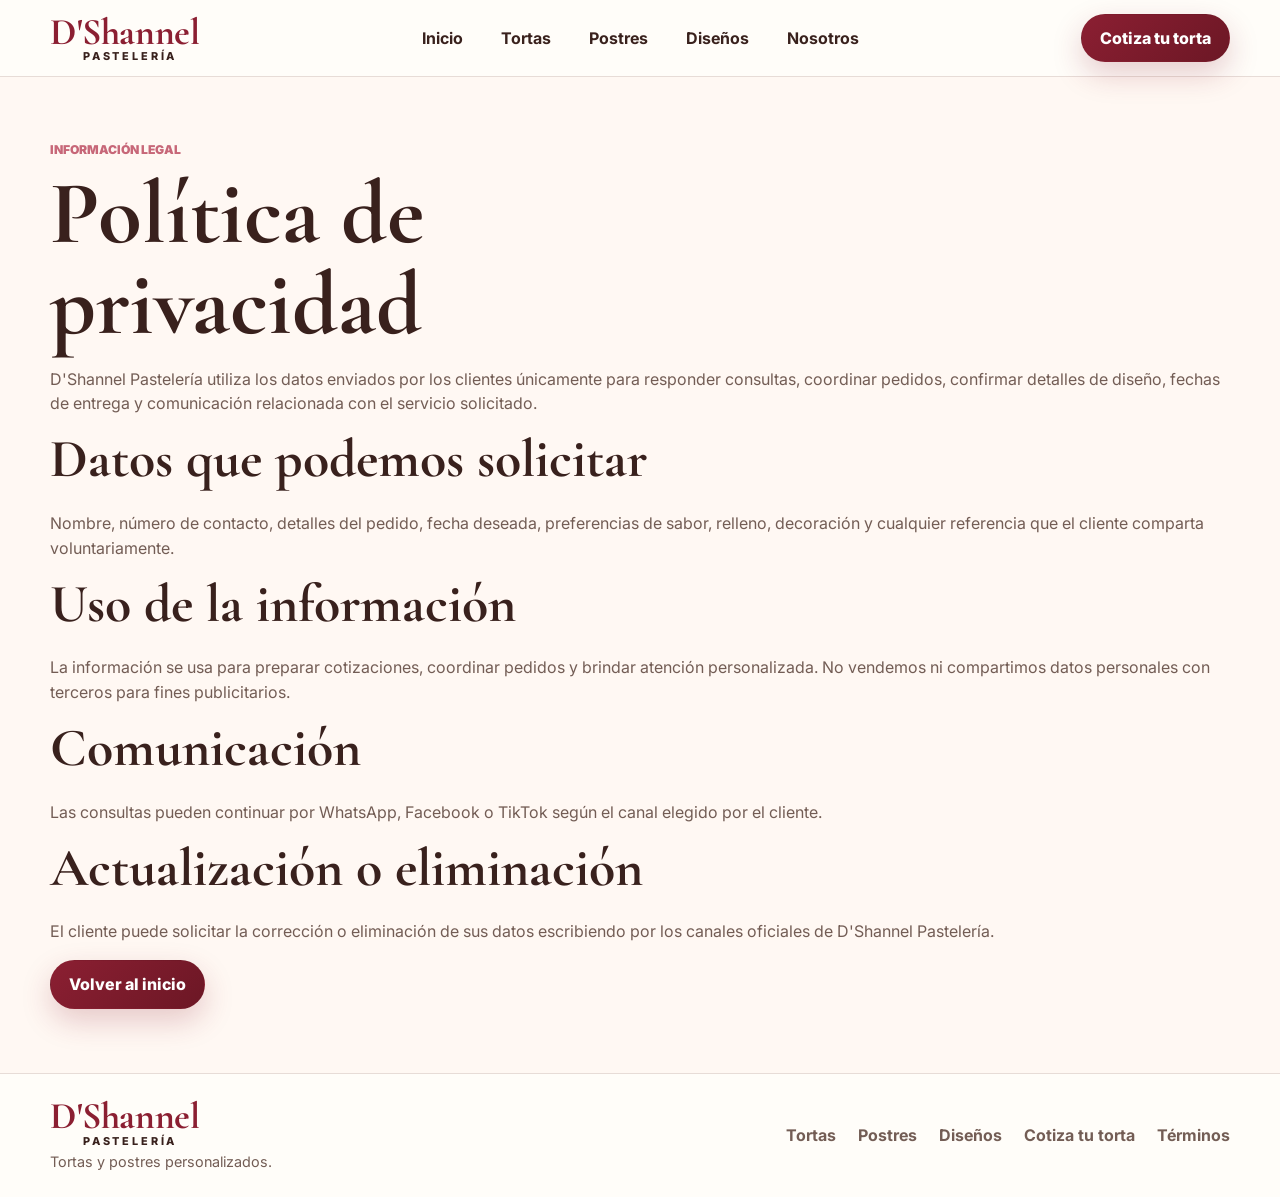
==== commit 6c3e523e: "Reestructura sitio multipagina DShannel" ====
--- a/politica-privacidad.html
+++ b/politica-privacidad.html
@@ -6,20 +6,13 @@
   <title>Política de privacidad | D'Shannel Pastelería</title>
   <link rel="preconnect" href="https://fonts.googleapis.com">
   <link rel="preconnect" href="https://fonts.gstatic.com" crossorigin>
-  <link href="https://fonts.googleapis.com/css2?family=Cormorant+Garamond:wght@600;700&family=Inter:wght@400;500;600;700&display=swap" rel="stylesheet">
-  <link rel="stylesheet" href="style.css?v=impact1">
+  <link href="https://fonts.googleapis.com/css2?family=Cormorant+Garamond:wght@600;700&family=Inter:wght@400;500;600;700;800&display=swap" rel="stylesheet">
+  <link rel="stylesheet" href="style.css?v=site1">
 </head>
 <body>
-  <header class="site-header">
-    <a class="brand" href="index.html">
-      <img src="assets/logo.jpeg" alt="Logo de D'Shannel Pastelería">
-      <span>D'Shannel</span>
-    </a>
-    <a class="header-cta" href="index.html#contactenos">Contáctenos</a>
-  </header>
-
-  <main class="legal-page">
-    <section class="legal-content">
+  <header class="site-header"><div class="container header-inner"><a class="brand" href="index.html"><strong>D'Shannel</strong><span>PASTELERÍA</span></a><button class="menu-toggle" type="button" aria-label="Abrir menú" aria-expanded="false"><span></span><span></span></button><nav class="nav-links"><a href="index.html">Inicio</a><a href="tortas.html">Tortas</a><a href="postres.html">Postres</a><a href="disenos.html">Diseños</a><a href="nosotros.html">Nosotros</a></nav><a class="header-cta" href="cotizar.html">Cotiza tu torta</a></div></header>
+  <main class="page">
+    <section class="container">
       <p class="eyebrow">Información legal</p>
       <h1>Política de privacidad</h1>
       <p>D'Shannel Pastelería utiliza los datos enviados por los clientes únicamente para responder consultas, coordinar pedidos, confirmar detalles de diseño, fechas de entrega y comunicación relacionada con el servicio solicitado.</p>
@@ -31,8 +24,10 @@
       <p>Las consultas pueden continuar por WhatsApp, Facebook o TikTok según el canal elegido por el cliente.</p>
       <h2>Actualización o eliminación</h2>
       <p>El cliente puede solicitar la corrección o eliminación de sus datos escribiendo por los canales oficiales de D'Shannel Pastelería.</p>
-      <a class="btn primary" href="index.html">Volver a la página principal</a>
+      <a class="btn primary" href="index.html">Volver al inicio</a>
     </section>
   </main>
+  <footer class="site-footer"><div class="container footer-inner"><div class="footer-brand"><a class="brand" href="index.html"><strong>D'Shannel</strong><span>PASTELERÍA</span></a><p>Tortas y postres personalizados.</p></div><nav class="footer-links"><a href="tortas.html">Tortas</a><a href="postres.html">Postres</a><a href="disenos.html">Diseños</a><a href="cotizar.html">Cotiza tu torta</a><a href="terminos-condiciones.html">Términos</a></nav></div></footer>
+  <script src="script.js?v=site1"></script>
 </body>
 </html>
--- a/style.css
+++ b/style.css
@@ -1,17 +1,23 @@
 :root {
-  --cream: #fff8f2;
-  --porcelain: #fffdf9;
-  --petal: #f6d7d8;
-  --rose: #c66a78;
-  --wine: #6d1f2a;
-  --cocoa: #38211b;
-  --caramel: #b87a4d;
-  --sage: #9aa37d;
-  --ink: #251814;
-  --muted: #725b52;
-  --line: rgba(89, 47, 35, 0.16);
-  --shadow: 0 24px 70px rgba(77, 41, 30, 0.16);
+  --cream: #fff8f3;
+  --cream-2: #fff1ef;
+  --paper: #fffdf9;
+  --petal: #f6d6d6;
+  --rose: #c76778;
+  --wine: #8b1f32;
+  --wine-dark: #6c1725;
+  --cocoa: #39211d;
+  --muted: #735d55;
+  --line: rgba(106, 50, 42, 0.16);
+  --shadow: 0 18px 50px rgba(86, 42, 32, 0.14);
   --radius: 8px;
+  --container: 1180px;
+  --space-xs: 8px;
+  --space-sm: 16px;
+  --space-md: 24px;
+  --space-lg: 40px;
+  --space-xl: 64px;
+  --space-2xl: 80px;
 }
 
 * {
@@ -25,7 +31,7 @@
 body {
   margin: 0;
   background: var(--cream);
-  color: var(--ink);
+  color: var(--cocoa);
   font-family: "Inter", Arial, sans-serif;
   line-height: 1.55;
 }
@@ -54,63 +60,87 @@
   cursor: pointer;
 }
 
+.container {
+  width: min(var(--container), calc(100% - 40px));
+  margin-inline: auto;
+}
+
 .site-header {
   position: sticky;
   top: 0;
   z-index: 50;
+  background: rgba(255, 253, 249, 0.94);
+  border-bottom: 1px solid var(--line);
+  backdrop-filter: blur(18px);
+}
+
+.header-inner {
   display: grid;
   grid-template-columns: auto 1fr auto;
   align-items: center;
-  gap: 22px;
-  padding: 12px clamp(18px, 4vw, 58px);
-  background: rgba(255, 248, 242, 0.92);
-  border-bottom: 1px solid var(--line);
-  backdrop-filter: blur(18px);
-}
-
-.brand,
-.footer-brand {
-  display: inline-flex;
-  align-items: center;
-  gap: 12px;
-}
-
-.brand img,
-.footer-brand img {
-  width: 52px;
-  height: 52px;
-  border-radius: 50%;
-  object-fit: cover;
-  border: 1px solid rgba(109, 31, 42, 0.18);
-}
-
-.brand span,
-.footer-brand strong {
+  gap: var(--space-md);
+  min-height: 76px;
+}
+
+.brand {
+  display: inline-grid;
+  gap: 0;
+  color: var(--wine);
+  line-height: 1;
+}
+
+.brand strong {
   font-family: "Cormorant Garamond", Georgia, serif;
-  font-size: 1.55rem;
-  font-weight: 700;
+  font-size: clamp(1.9rem, 3vw, 2.35rem);
+  letter-spacing: -0.01em;
+}
+
+.brand span {
+  margin-left: 33px;
   color: var(--cocoa);
+  font-size: 0.68rem;
+  font-weight: 800;
+  letter-spacing: 0.26em;
 }
 
 .nav-links {
   display: flex;
   align-items: center;
   justify-content: center;
-  gap: clamp(14px, 2.4vw, 32px);
-  color: var(--muted);
-  font-size: 0.95rem;
-  font-weight: 600;
-}
-
-.nav-links a,
-.footer-links a {
-  transition: color 180ms ease, transform 180ms ease;
+  gap: clamp(18px, 3vw, 38px);
+}
+
+.nav-links a {
+  position: relative;
+  color: var(--cocoa);
+  font-weight: 700;
+  transition: color 180ms ease;
+}
+
+.nav-links a::after {
+  content: "";
+  position: absolute;
+  left: 0;
+  right: 0;
+  bottom: -12px;
+  height: 2px;
+  transform: scaleX(0);
+  background: var(--rose);
+  transition: transform 180ms ease;
 }
 
 .nav-links a:hover,
-.footer-links a:hover {
+.nav-links a.active {
   color: var(--wine);
-  transform: translateY(-1px);
+}
+
+.nav-links a:hover::after,
+.nav-links a.active::after {
+  transform: scaleX(1);
+}
+
+.mobile-nav-cta {
+  display: none;
 }
 
 .header-cta,
@@ -119,30 +149,29 @@
   align-items: center;
   justify-content: center;
   min-height: 44px;
-  padding: 11px 18px;
   border: 1px solid transparent;
   border-radius: 999px;
+  padding: 11px 18px;
   font-weight: 800;
-  transition: transform 180ms ease, box-shadow 180ms ease, background 180ms ease, border-color 180ms ease;
+  transition: transform 180ms ease, box-shadow 180ms ease, background 180ms ease;
 }
 
 .header-cta,
 .btn.primary {
-  background: var(--wine);
+  background: linear-gradient(135deg, var(--wine), var(--wine-dark));
   color: #fff;
-  box-shadow: 0 14px 34px rgba(109, 31, 42, 0.22);
+  box-shadow: 0 12px 30px rgba(139, 31, 50, 0.22);
 }
 
 .btn.secondary {
-  background: rgba(255, 255, 255, 0.72);
-  border-color: rgba(109, 31, 42, 0.22);
+  background: rgba(255, 255, 255, 0.78);
+  border-color: rgba(139, 31, 50, 0.26);
   color: var(--wine);
 }
 
 .btn.whatsapp {
   background: #25d366;
-  color: #073b1b;
-  box-shadow: 0 14px 34px rgba(37, 211, 102, 0.24);
+  color: #083a1b;
 }
 
 .header-cta:hover,
@@ -156,7 +185,7 @@
   height: 44px;
   border: 1px solid var(--line);
   border-radius: 50%;
-  background: var(--porcelain);
+  background: var(--paper);
 }
 
 .menu-toggle span {
@@ -164,27 +193,23 @@
   width: 18px;
   height: 2px;
   margin: 5px auto;
-  background: var(--cocoa);
-  transition: transform 180ms ease, opacity 180ms ease;
-}
-
-.menu-open .menu-toggle span:first-child {
-  transform: translateY(3.5px) rotate(45deg);
-}
-
-.menu-open .menu-toggle span:last-child {
-  transform: translateY(-3.5px) rotate(-45deg);
-}
-
-.section {
-  padding: clamp(54px, 8vw, 96px) clamp(18px, 6vw, 86px);
+  background: var(--wine);
+}
+
+.page {
+  padding-block: var(--space-xl);
+}
+
+.page-compact {
+  padding-block: var(--space-lg) var(--space-xl);
 }
 
 .eyebrow,
-.step-label {
-  margin: 0 0 10px;
+.step-label,
+.product-kicker {
+  margin: 0 0 var(--space-xs);
   color: var(--rose);
-  font-size: 0.78rem;
+  font-size: 0.76rem;
   font-weight: 900;
   letter-spacing: 0;
   text-transform: uppercase;
@@ -192,234 +217,182 @@
 
 h1,
 h2,
+h3,
+p {
+  margin-top: 0;
+}
+
+h1,
+h2,
+.display-title {
+  font-family: "Cormorant Garamond", Georgia, serif;
+  line-height: 1.02;
+  letter-spacing: 0;
+}
+
+h1 {
+  max-width: 10ch;
+  margin-bottom: var(--space-sm);
+  font-size: clamp(3.2rem, 7vw, 6.3rem);
+}
+
+h2 {
+  margin-bottom: var(--space-md);
+  font-size: clamp(2.25rem, 4.2vw, 4rem);
+}
+
 h3 {
-  margin: 0;
-  line-height: 1.02;
-  color: var(--cocoa);
-}
-
-h1,
-h2 {
-  font-family: "Cormorant Garamond", Georgia, serif;
-  font-weight: 700;
-}
-
-h1 {
-  max-width: 9ch;
-  font-size: clamp(3.3rem, 8vw, 7.1rem);
-}
-
-h2 {
-  max-width: 10ch;
-  font-size: clamp(2.2rem, 5vw, 4.35rem);
-}
-
-h3 {
-  font-size: clamp(1.32rem, 2.2vw, 2rem);
+  margin-bottom: var(--space-xs);
+  font-size: clamp(1.25rem, 2vw, 1.65rem);
+  line-height: 1.15;
+}
+
+p {
+  color: var(--muted);
 }
 
 .hero {
   display: grid;
-  grid-template-columns: minmax(0, 0.9fr) minmax(300px, 1.1fr);
+  grid-template-columns: minmax(0, 0.85fr) minmax(360px, 1.15fr);
   align-items: center;
-  gap: clamp(24px, 5vw, 76px);
-  min-height: calc(100svh - 77px);
-  padding: clamp(34px, 5vw, 64px) clamp(18px, 6vw, 86px) clamp(42px, 6vw, 78px);
+  gap: clamp(28px, 6vw, 74px);
+  min-height: 560px;
+  padding-block: var(--space-lg);
+}
+
+.hero-frame {
   background:
-    radial-gradient(circle at 18% 20%, rgba(246, 215, 216, 0.74), transparent 30%),
-    linear-gradient(135deg, #fffaf5 0%, #f7dfdf 52%, #fff6eb 100%);
+    radial-gradient(circle at 8% 18%, rgba(246, 214, 214, 0.8), transparent 28%),
+    linear-gradient(135deg, #fffdf9 0%, #fde9e7 54%, #fff7ef 100%);
+  border: 1px solid var(--line);
+  border-radius: var(--radius);
   overflow: hidden;
 }
 
-.hero-copy-block {
-  position: relative;
-  z-index: 2;
-}
-
-.hero-copy-block p:not(.eyebrow) {
-  max-width: 520px;
-  margin: 22px 0 0;
-  color: var(--muted);
-  font-size: clamp(1.02rem, 1.5vw, 1.22rem);
+.hero-copy {
+  padding-left: clamp(22px, 6vw, 74px);
+}
+
+.hero-copy p:not(.eyebrow) {
+  max-width: 440px;
+  font-size: 1.08rem;
 }
 
 .hero-actions {
   display: flex;
   flex-wrap: wrap;
   gap: 12px;
-  margin-top: 30px;
+  margin-top: var(--space-md);
 }
 
 .hero-visual {
   position: relative;
-  min-height: clamp(390px, 58vw, 690px);
-}
-
-.hero-visual > img {
-  position: absolute;
-  inset: 0;
+  min-height: 480px;
+}
+
+.hero-visual img {
+  width: 100%;
+  height: 100%;
+  min-height: 480px;
+  object-fit: cover;
+  object-position: center;
+}
+
+.home-featured,
+.category-band,
+.mini-about,
+.recent-work,
+.cta-band {
+  padding-block: var(--space-xl);
+}
+
+.section-head {
+  display: flex;
+  align-items: end;
+  justify-content: space-between;
+  gap: var(--space-md);
+  margin-bottom: var(--space-md);
+}
+
+.section-head h2 {
+  max-width: 560px;
+  margin-bottom: 0;
+}
+
+.text-link {
+  color: var(--wine);
+  font-weight: 900;
+  border-bottom: 1px solid currentColor;
+}
+
+.featured-grid {
+  display: grid;
+  grid-template-columns: repeat(4, 1fr);
+  gap: var(--space-md);
+}
+
+.product-card {
+  display: grid;
+  gap: 10px;
+}
+
+.product-card img {
+  width: 100%;
+  aspect-ratio: 1 / 1.04;
+  object-fit: cover;
+  border-radius: var(--radius);
+}
+
+.product-card h3 {
+  margin-bottom: 2px;
+  font-family: "Cormorant Garamond", Georgia, serif;
+  font-size: 1.75rem;
+}
+
+.product-card p {
+  margin-bottom: 4px;
+  font-size: 0.94rem;
+}
+
+.product-card a {
+  width: max-content;
+  color: var(--wine);
+  font-weight: 900;
+  border-bottom: 1px solid currentColor;
+}
+
+.category-band {
+  background: var(--paper);
+  border-block: 1px solid var(--line);
+}
+
+.category-grid {
+  display: grid;
+  grid-template-columns: repeat(5, 1fr);
+  gap: 12px;
+}
+
+.category-tile {
+  position: relative;
+  min-height: 210px;
+  overflow: hidden;
+  border-radius: var(--radius);
+}
+
+.category-tile img {
   width: 100%;
   height: 100%;
   object-fit: cover;
-  object-position: center;
-  border-radius: 8px;
-  box-shadow: var(--shadow);
-}
-
-.hero-visual::before {
-  content: "";
-  position: absolute;
-  inset: 22px -28px -22px 42%;
-  z-index: 0;
-  background: rgba(109, 31, 42, 0.13);
-  border-radius: 8px;
-}
-
-.hero-seal {
-  position: absolute;
-  top: clamp(18px, 3vw, 32px);
-  left: clamp(18px, 3vw, 34px);
-  display: grid;
-  place-items: center;
-  width: clamp(86px, 12vw, 132px);
-  aspect-ratio: 1;
-  border-radius: 50%;
-  background: rgba(255, 253, 249, 0.9);
-  border: 1px solid rgba(255, 255, 255, 0.72);
-  box-shadow: 0 18px 42px rgba(56, 33, 27, 0.22);
-  backdrop-filter: blur(10px);
-}
-
-.hero-seal img {
-  width: 83%;
-  height: 83%;
-  border-radius: 50%;
-  object-fit: cover;
-}
-
-.hero-note {
-  position: absolute;
-  right: clamp(14px, 3vw, 34px);
-  bottom: clamp(14px, 3vw, 34px);
-  max-width: 260px;
-  padding: 16px;
-  background: rgba(255, 253, 249, 0.9);
-  border: 1px solid rgba(255, 255, 255, 0.8);
-  border-radius: 8px;
-  box-shadow: 0 18px 42px rgba(56, 33, 27, 0.18);
-}
-
-.hero-note span {
-  display: block;
-  color: var(--rose);
-  font-size: 0.72rem;
-  font-weight: 900;
-  text-transform: uppercase;
-}
-
-.hero-note strong {
-  display: block;
-  margin-top: 4px;
-  color: var(--cocoa);
-  line-height: 1.18;
-}
-
-.section-kicker {
-  display: grid;
-  grid-template-columns: minmax(220px, 0.6fr) minmax(260px, 1fr);
-  align-items: end;
-  gap: 28px;
-  margin-bottom: 26px;
-}
-
-.section-kicker h2 {
-  max-width: 620px;
-}
-
-.masonry-gallery {
-  display: grid;
-  grid-template-columns: 1.2fr 0.8fr 0.9fr;
-  grid-auto-rows: 185px;
-  gap: clamp(10px, 1.5vw, 18px);
-}
-
-.gallery-item {
-  position: relative;
-  margin: 0;
-  overflow: hidden;
-  border-radius: 8px;
-  background: #ead4ce;
-  box-shadow: 0 12px 32px rgba(77, 41, 30, 0.12);
-}
-
-.gallery-item.large {
-  grid-row: span 2;
-}
-
-.gallery-item.tall {
-  grid-row: span 2;
-}
-
-.gallery-item.wide {
-  grid-column: span 2;
-}
-
-.gallery-item img,
-.occasion-card img,
-.editorial-image img,
-.work-feed img {
-  width: 100%;
-  height: 100%;
-  object-fit: cover;
-}
-
-.gallery-item figcaption {
-  position: absolute;
-  left: 14px;
-  bottom: 14px;
-  padding: 8px 12px;
-  border-radius: 999px;
-  background: rgba(255, 248, 242, 0.86);
-  color: var(--wine);
-  font-size: 0.82rem;
-  font-weight: 800;
-}
-
-.photo-note {
-  max-width: 620px;
-  margin: 16px 0 0 auto;
-  color: var(--muted);
-  font-size: 0.92rem;
-}
-
-.occasion {
-  background: var(--porcelain);
-}
-
-.occasion-track {
-  display: grid;
-  grid-template-columns: repeat(5, minmax(150px, 1fr));
-  gap: 14px;
-}
-
-.occasion-card {
-  position: relative;
-  min-height: 245px;
-  overflow: hidden;
-  border-radius: 8px;
-  box-shadow: 0 12px 32px rgba(77, 41, 30, 0.12);
-  transition: transform 180ms ease, box-shadow 180ms ease;
-}
-
-.occasion-card::after,
-.work-feed::after {
+}
+
+.category-tile::after {
   content: "";
   position: absolute;
   inset: 0;
-  background: linear-gradient(180deg, transparent 40%, rgba(37, 24, 20, 0.54));
-}
-
-.occasion-card span {
+  background: linear-gradient(180deg, transparent 40%, rgba(44, 20, 16, 0.62));
+}
+
+.category-tile span {
   position: absolute;
   left: 14px;
   right: 14px;
@@ -427,157 +400,274 @@
   z-index: 1;
   color: #fff;
   font-family: "Cormorant Garamond", Georgia, serif;
-  font-size: 1.55rem;
+  font-size: 1.6rem;
   font-weight: 700;
   line-height: 1;
-  text-shadow: 0 2px 14px rgba(0, 0, 0, 0.32);
-}
-
-.occasion-card:hover {
-  transform: translateY(-3px);
-  box-shadow: var(--shadow);
-}
-
-.editorial {
-  display: grid;
-  grid-template-columns: minmax(280px, 1fr) minmax(280px, 0.85fr);
+}
+
+.mini-about .container,
+.about-layout {
+  display: grid;
+  grid-template-columns: minmax(280px, 0.9fr) minmax(280px, 1.1fr);
   align-items: center;
-  gap: clamp(28px, 6vw, 86px);
-}
-
-.editorial-image {
-  min-height: clamp(370px, 48vw, 620px);
+  gap: clamp(28px, 6vw, 72px);
+}
+
+.about-photo {
+  min-height: 390px;
   overflow: hidden;
-  border-radius: 8px;
-  box-shadow: var(--shadow);
-}
-
-.editorial-text p:not(.eyebrow) {
-  max-width: 560px;
-  margin: 18px 0 0;
-  color: var(--muted);
-}
-
-.editorial-tags {
+  border-radius: var(--radius);
+}
+
+.about-photo img {
+  width: 100%;
+  height: 100%;
+  object-fit: cover;
+}
+
+.recent-grid,
+.design-grid {
+  display: grid;
+  grid-template-columns: 1.2fr 0.8fr 0.8fr;
+  grid-auto-rows: 230px;
+  gap: 12px;
+}
+
+.recent-grid img,
+.design-grid img {
+  width: 100%;
+  height: 100%;
+  object-fit: cover;
+  border-radius: var(--radius);
+}
+
+.recent-grid img:first-child,
+.design-grid img:first-child {
+  grid-row: span 2;
+}
+
+.cta-band {
+  background: var(--wine);
+  color: #fff;
+}
+
+.cta-band .container {
+  display: flex;
+  align-items: center;
+  justify-content: space-between;
+  gap: var(--space-md);
+}
+
+.cta-band h2 {
+  margin-bottom: var(--space-xs);
+  color: #fff;
+}
+
+.cta-band p {
+  margin-bottom: 0;
+  color: rgba(255, 255, 255, 0.78);
+}
+
+.page-hero {
+  display: grid;
+  grid-template-columns: minmax(0, 0.9fr) minmax(280px, 0.8fr);
+  align-items: end;
+  gap: var(--space-lg);
+  padding-block: var(--space-lg);
+}
+
+.page-hero h1 {
+  max-width: 780px;
+  font-size: clamp(3rem, 6vw, 5.4rem);
+}
+
+.page-hero p {
+  max-width: 620px;
+  font-size: 1.06rem;
+}
+
+.page-hero img {
+  width: 100%;
+  aspect-ratio: 1.35 / 1;
+  object-fit: cover;
+  border-radius: var(--radius);
+}
+
+.catalog-filters {
   display: flex;
   flex-wrap: wrap;
-  gap: 10px;
-  margin-top: 24px;
-}
-
-.editorial-tags span {
-  padding: 8px 12px;
-  border: 1px solid var(--line);
-  border-radius: 999px;
-  color: var(--wine);
-  font-size: 0.84rem;
-  font-weight: 800;
-}
-
-.process-strip {
-  padding-top: 0;
-}
-
-.process-line {
-  display: grid;
-  grid-template-columns: repeat(3, 1fr);
-  border-top: 1px solid var(--line);
-  border-bottom: 1px solid var(--line);
-}
-
-.process-line article {
-  min-height: 150px;
-  padding: 24px;
-  border-right: 1px solid var(--line);
-}
-
-.process-line article:last-child {
-  border-right: 0;
-}
-
-.process-line span {
-  color: var(--rose);
-  font-weight: 900;
-}
-
-.process-line strong {
-  display: block;
-  margin-top: 10px;
-  color: var(--cocoa);
-  font-family: "Cormorant Garamond", Georgia, serif;
-  font-size: 2rem;
-  line-height: 1;
-}
-
-.process-line p {
-  margin: 8px 0 0;
-  color: var(--muted);
-}
-
-.builder {
-  background:
-    linear-gradient(90deg, rgba(246, 215, 216, 0.4), transparent),
-    var(--porcelain);
-}
-
-.builder-heading {
-  display: grid;
-  grid-template-columns: minmax(240px, 0.7fr) minmax(260px, 1fr);
-  gap: 24px;
-  align-items: end;
-  margin-bottom: 28px;
-}
-
-.builder-heading p:last-child {
-  max-width: 500px;
-  margin: 0;
-  color: var(--muted);
-}
-
-.builder-shell {
-  display: grid;
-  grid-template-columns: minmax(0, 1fr) 290px;
-  align-items: start;
-  gap: 20px;
-}
-
-.cake-form,
-.consult-form,
-.builder-summary-panel {
-  background: rgba(255, 253, 249, 0.82);
-  border: 1px solid var(--line);
-  border-radius: 8px;
-  box-shadow: 0 16px 46px rgba(77, 41, 30, 0.1);
-}
-
-.cake-form {
-  padding: clamp(16px, 3vw, 28px);
-}
-
-.builder-progress {
-  display: grid;
-  grid-template-columns: repeat(6, 1fr);
   gap: 8px;
-  margin-bottom: 24px;
-}
-
-.progress-step {
-  min-height: 40px;
-  padding: 8px;
+  margin-bottom: var(--space-md);
+}
+
+.filter-chip {
+  min-height: 34px;
+  padding: 7px 13px;
   border: 1px solid var(--line);
   border-radius: 999px;
   background: #fff;
   color: var(--muted);
-  font-size: 0.78rem;
+  font-size: 0.84rem;
   font-weight: 800;
 }
 
-.progress-step.active {
+.filter-chip.active,
+.filter-chip:hover {
   background: var(--wine);
   border-color: var(--wine);
   color: #fff;
 }
 
+.catalog-grid {
+  display: grid;
+  grid-template-columns: repeat(3, 1fr);
+  gap: var(--space-lg) var(--space-md);
+}
+
+.catalog-product.is-hidden {
+  display: none;
+}
+
+.visual-gallery {
+  display: grid;
+  grid-template-columns: repeat(4, 1fr);
+  grid-auto-rows: 210px;
+  gap: 12px;
+}
+
+.visual-gallery figure {
+  position: relative;
+  margin: 0;
+  overflow: hidden;
+  border-radius: var(--radius);
+}
+
+.visual-gallery figure:nth-child(1),
+.visual-gallery figure:nth-child(6) {
+  grid-column: span 2;
+  grid-row: span 2;
+}
+
+.visual-gallery img {
+  width: 100%;
+  height: 100%;
+  object-fit: cover;
+}
+
+.visual-gallery figcaption {
+  position: absolute;
+  left: 12px;
+  bottom: 12px;
+  padding: 7px 11px;
+  border-radius: 999px;
+  background: rgba(255, 253, 249, 0.88);
+  color: var(--wine);
+  font-size: 0.82rem;
+  font-weight: 900;
+}
+
+.postres-layout {
+  display: grid;
+  grid-template-columns: minmax(280px, 0.9fr) minmax(280px, 1.1fr);
+  gap: var(--space-lg);
+  align-items: start;
+}
+
+.postres-panel {
+  padding: var(--space-md);
+  border: 1px solid var(--line);
+  border-radius: var(--radius);
+  background: var(--paper);
+}
+
+.postres-list {
+  display: grid;
+  grid-template-columns: repeat(2, 1fr);
+  gap: 10px;
+  padding: 0;
+  margin: var(--space-md) 0 0;
+  list-style: none;
+}
+
+.postres-list li {
+  padding: 12px;
+  border: 1px solid var(--line);
+  border-radius: var(--radius);
+  background: #fff;
+  color: var(--muted);
+  font-weight: 700;
+}
+
+.quote-page {
+  padding-block: var(--space-lg) var(--space-xl);
+}
+
+.quote-intro {
+  max-width: var(--container);
+  margin: 0 auto var(--space-md);
+}
+
+.quote-intro h1 {
+  max-width: none;
+  white-space: normal;
+  margin-bottom: var(--space-xs);
+  font-size: clamp(2.7rem, 5vw, 4.5rem);
+}
+
+.quote-intro p {
+  max-width: 650px;
+}
+
+.builder-card {
+  display: grid;
+  grid-template-columns: minmax(0, 1fr) 320px;
+  gap: var(--space-md);
+  padding: var(--space-md);
+  border: 1px solid var(--line);
+  border-radius: var(--radius);
+  background: rgba(255, 253, 249, 0.86);
+  box-shadow: var(--shadow);
+}
+
+.cake-form {
+  min-width: 0;
+}
+
+.builder-progress {
+  display: grid;
+  gap: 10px;
+  margin-bottom: var(--space-md);
+}
+
+.step-meta {
+  display: flex;
+  justify-content: space-between;
+  gap: var(--space-sm);
+  color: var(--rose);
+  font-size: 0.82rem;
+  font-weight: 900;
+  text-transform: uppercase;
+}
+
+.step-dots {
+  display: grid;
+  grid-template-columns: repeat(6, 1fr);
+  gap: 8px;
+}
+
+.progress-step {
+  height: 7px;
+  padding: 0;
+  border: 0;
+  border-radius: 999px;
+  background: rgba(139, 31, 50, 0.16);
+}
+
+.progress-step.active,
+.progress-step.done {
+  background: var(--wine);
+}
+
 .builder-step {
   display: none;
 }
@@ -586,39 +676,34 @@
   display: block;
 }
 
-.builder-step h3 {
-  margin-bottom: 18px;
-}
-
 .choice-grid {
   display: grid;
   gap: 10px;
 }
 
 .size-grid {
-  grid-template-columns: repeat(4, 1fr);
+  grid-template-columns: repeat(2, 1fr);
+}
+
+.choice-grid.compact {
+  grid-template-columns: repeat(3, 1fr);
 }
 
 .choice-tile,
 .choice-grid.compact label {
   position: relative;
   display: grid;
-  gap: 5px;
-  min-height: 110px;
-  padding: 15px;
+  gap: 4px;
+  min-height: 94px;
+  padding: 14px;
   border: 1px solid var(--line);
-  border-radius: 8px;
+  border-radius: var(--radius);
   background: #fff;
   color: var(--muted);
-  transition: transform 180ms ease, border-color 180ms ease, box-shadow 180ms ease;
-}
-
-.choice-grid.compact {
-  grid-template-columns: repeat(5, 1fr);
 }
 
 .choice-grid.compact label {
-  min-height: 52px;
+  min-height: 48px;
   place-items: center;
   text-align: center;
   font-weight: 800;
@@ -628,41 +713,29 @@
 .choice-grid.compact input {
   position: absolute;
   opacity: 0;
-  pointer-events: none;
-}
-
-.choice-tile span {
-  color: var(--rose);
-  font-size: 0.78rem;
-  font-weight: 900;
-  text-transform: uppercase;
+}
+
+.choice-tile:has(input:checked),
+.choice-grid.compact label:has(input:checked) {
+  border-color: var(--wine);
+  box-shadow: 0 0 0 3px rgba(139, 31, 50, 0.09);
 }
 
 .choice-tile strong {
   color: var(--cocoa);
   font-family: "Cormorant Garamond", Georgia, serif;
-  font-size: 1.6rem;
+  font-size: 1.55rem;
+  line-height: 1;
 }
 
 .choice-tile small {
   color: var(--muted);
 }
 
-.choice-tile:has(input:checked),
-.choice-grid.compact label:has(input:checked) {
-  border-color: var(--wine);
-  box-shadow: 0 12px 28px rgba(109, 31, 42, 0.12);
-}
-
-.choice-tile:hover,
-.choice-grid.compact label:hover {
-  transform: translateY(-2px);
-}
-
 .field {
   display: grid;
   gap: 8px;
-  margin-bottom: 16px;
+  margin-bottom: var(--space-sm);
   color: var(--cocoa);
   font-weight: 800;
 }
@@ -671,32 +744,25 @@
 .field textarea {
   width: 100%;
   border: 1px solid var(--line);
-  border-radius: 8px;
+  border-radius: var(--radius);
   background: #fff;
-  color: var(--ink);
+  color: var(--cocoa);
   padding: 13px 14px;
   outline: none;
-  transition: border-color 180ms ease, box-shadow 180ms ease;
 }
 
 .field textarea {
   resize: vertical;
-}
-
-.field input:focus,
-.field textarea:focus {
-  border-color: var(--rose);
-  box-shadow: 0 0 0 4px rgba(198, 106, 120, 0.12);
 }
 
 .upload-box {
   display: flex;
   align-items: center;
   gap: 14px;
-  min-height: 118px;
-  padding: 18px;
-  border: 1px dashed rgba(109, 31, 42, 0.34);
-  border-radius: 8px;
+  min-height: 104px;
+  padding: var(--space-sm);
+  border: 1px dashed rgba(139, 31, 50, 0.34);
+  border-radius: var(--radius);
   background: #fff;
   color: var(--muted);
   cursor: pointer;
@@ -705,43 +771,28 @@
 .upload-box input {
   position: absolute;
   opacity: 0;
-  pointer-events: none;
 }
 
 .upload-icon {
   display: grid;
   place-items: center;
-  flex: 0 0 auto;
-  width: 46px;
-  height: 46px;
+  width: 44px;
+  height: 44px;
   border-radius: 50%;
   background: var(--petal);
   color: var(--wine);
-  font-size: 2rem;
-  line-height: 1;
-}
-
-.upload-box strong {
-  display: block;
-  color: var(--cocoa);
-}
-
-.upload-box small,
-.upload-preview small,
-.form-note {
-  color: var(--muted);
-  font-weight: 500;
+  font-size: 1.8rem;
 }
 
 .upload-preview {
   display: grid;
-  grid-template-columns: 88px minmax(0, 1fr) auto;
+  grid-template-columns: 82px 1fr auto;
   align-items: center;
   gap: 12px;
   margin-top: 10px;
   padding: 10px;
   border: 1px solid var(--line);
-  border-radius: 8px;
+  border-radius: var(--radius);
   background: #fff;
 }
 
@@ -750,10 +801,10 @@
 }
 
 .upload-preview img {
-  width: 88px;
-  height: 70px;
-  border-radius: 8px;
+  width: 82px;
+  height: 66px;
   object-fit: cover;
+  border-radius: var(--radius);
 }
 
 .remove-upload {
@@ -765,15 +816,24 @@
   font-weight: 800;
 }
 
+.builder-summary-panel {
+  display: grid;
+  align-content: start;
+  gap: var(--space-sm);
+  min-width: 0;
+  padding: var(--space-md);
+  border-left: 1px solid var(--line);
+}
+
 .summary-list {
   display: grid;
-  gap: 8px;
+  gap: 0;
 }
 
 .summary-list p {
-  display: flex;
-  justify-content: space-between;
-  gap: 12px;
+  display: grid;
+  grid-template-columns: 0.85fr 1.15fr;
+  gap: 10px;
   margin: 0;
   padding: 10px 0;
   border-bottom: 1px solid var(--line);
@@ -783,166 +843,91 @@
 .summary-list strong {
   color: var(--cocoa);
   text-align: right;
-}
-
-.builder-controls {
+  overflow-wrap: anywhere;
+}
+
+.estimate-box {
+  padding: var(--space-sm);
+  border-radius: var(--radius);
+  background: var(--cream-2);
+}
+
+.estimate-box span {
+  color: var(--rose);
+  font-size: 0.76rem;
+  font-weight: 900;
+  text-transform: uppercase;
+}
+
+.estimate-box strong {
+  display: block;
+  margin-top: 4px;
+  color: var(--wine);
+  font-family: "Cormorant Garamond", Georgia, serif;
+  font-size: 2.8rem;
+  line-height: 1;
+}
+
+.builder-controls,
+.consult-actions {
   display: flex;
   justify-content: space-between;
   gap: 12px;
-  margin-top: 22px;
-}
-
-.btn.full {
-  flex: 1;
+  margin-top: var(--space-md);
 }
 
 .hidden {
   display: none !important;
 }
 
-.builder-summary-panel {
-  position: sticky;
-  top: 98px;
-  padding: 22px;
-}
-
-.builder-summary-panel span {
-  color: var(--rose);
+.consult-form {
+  margin-top: var(--space-lg);
+  padding: var(--space-md);
+  border: 1px solid var(--line);
+  border-radius: var(--radius);
+  background: var(--paper);
+}
+
+.social-links {
+  display: flex;
+  gap: 12px;
+  margin-top: var(--space-sm);
+}
+
+.social-card {
+  display: inline-flex;
+  align-items: center;
+  gap: 8px;
+  color: var(--wine);
   font-weight: 900;
-  text-transform: uppercase;
-  font-size: 0.78rem;
-}
-
-.builder-summary-panel strong {
-  display: block;
-  margin: 8px 0;
-  color: var(--wine);
-  font-family: "Cormorant Garamond", Georgia, serif;
-  font-size: 3.2rem;
-  line-height: 1;
-}
-
-.builder-summary-panel p {
-  margin: 0;
-  color: var(--muted);
-}
-
-.last-works {
-  background: var(--cream);
-}
-
-.work-feed {
-  display: grid;
-  grid-template-columns: 1.25fr 0.8fr 0.8fr;
-  grid-auto-rows: 220px;
-  gap: 14px;
-}
-
-.work-feed img {
-  min-height: 0;
-  border-radius: 8px;
-  box-shadow: 0 12px 32px rgba(77, 41, 30, 0.12);
-}
-
-.work-feed img:first-child {
-  grid-row: span 2;
-}
-
-.contact {
-  display: grid;
-  grid-template-columns: minmax(260px, 0.75fr) minmax(280px, 1fr);
-  gap: clamp(24px, 5vw, 70px);
-  align-items: start;
-  background: var(--wine);
-  color: #fff;
-}
-
-.contact h2,
-.contact .eyebrow {
-  color: #fff;
-}
-
-.contact p {
-  max-width: 420px;
-  color: rgba(255, 255, 255, 0.78);
-}
-
-.consult-form {
-  padding: clamp(16px, 3vw, 28px);
-  background: #fffdf9;
-}
-
-.consult-actions {
-  display: flex;
-  flex-wrap: wrap;
-  gap: 10px;
-}
-
-.social-section {
-  background: var(--porcelain);
-}
-
-.social-links {
-  display: grid;
-  grid-template-columns: repeat(2, minmax(220px, 1fr));
-  gap: 14px;
-}
-
-.social-card {
-  display: flex;
-  align-items: center;
-  gap: 14px;
-  min-height: 88px;
-  padding: 18px;
-  border: 1px solid var(--line);
-  border-radius: 8px;
-  background: #fff;
-  font-weight: 900;
-  transition: transform 180ms ease, box-shadow 180ms ease;
-}
-
-.social-card:hover {
-  transform: translateY(-2px);
-  box-shadow: 0 14px 32px rgba(77, 41, 30, 0.12);
 }
 
 .social-icon {
   display: grid;
   place-items: center;
-  width: 46px;
-  height: 46px;
+  width: 34px;
+  height: 34px;
   border-radius: 50%;
-  color: #fff;
+  background: var(--cream-2);
 }
 
 .social-icon svg {
-  width: 24px;
-  height: 24px;
+  width: 18px;
+  height: 18px;
   fill: currentColor;
 }
 
-.facebook .social-icon {
-  background: #1877f2;
-}
-
-.tiktok .social-icon {
-  background: #000;
-}
-
 .site-footer {
+  border-top: 1px solid var(--line);
+  background: var(--paper);
+  padding-block: var(--space-md);
+}
+
+.footer-inner {
   display: grid;
   grid-template-columns: auto 1fr;
   align-items: center;
-  gap: 22px;
-  padding: 24px clamp(18px, 6vw, 86px);
-  background: #fffaf5;
-  border-top: 1px solid var(--line);
-}
-
-.footer-brand p {
-  margin: 2px 0 0;
-  color: var(--muted);
-  font-size: 0.9rem;
+  gap: var(--space-md);
 }
 
 .footer-links {
@@ -951,8 +936,13 @@
   justify-content: flex-end;
   gap: 14px 22px;
   color: var(--muted);
-  font-size: 0.92rem;
   font-weight: 700;
+}
+
+.footer-brand p {
+  margin: 4px 0 0;
+  color: var(--muted);
+  font-size: 0.9rem;
 }
 
 .toast {
@@ -960,13 +950,13 @@
   left: 50%;
   bottom: 22px;
   z-index: 80;
-  max-width: min(90vw, 480px);
+  max-width: min(90vw, 460px);
   padding: 12px 16px;
   border-radius: 999px;
   background: var(--cocoa);
   color: #fff;
   box-shadow: var(--shadow);
-  transform: translate(-50%, 16px);
+  transform: translate(-50%, 14px);
   opacity: 0;
   pointer-events: none;
   transition: opacity 180ms ease, transform 180ms ease;
@@ -979,8 +969,8 @@
 
 .reveal {
   opacity: 0;
-  transform: translateY(18px);
-  transition: opacity 620ms ease, transform 620ms ease;
+  transform: translateY(14px);
+  transition: opacity 460ms ease, transform 460ms ease;
 }
 
 .reveal.visible {
@@ -988,21 +978,28 @@
   transform: translateY(0);
 }
 
-@media (max-width: 1080px) {
-  .site-header {
+@media (max-width: 1024px) {
+  .header-inner {
     grid-template-columns: auto auto auto;
+  }
+
+  .menu-toggle {
+    display: block;
+    justify-self: end;
+    order: 3;
   }
 
   .nav-links {
     position: fixed;
-    inset: 77px 14px auto 14px;
+    inset: 76px 16px auto 16px;
     display: none;
     grid-template-columns: 1fr;
+    justify-content: stretch;
     gap: 0;
-    overflow: hidden;
+    padding: var(--space-sm);
     border: 1px solid var(--line);
-    border-radius: 8px;
-    background: var(--porcelain);
+    border-radius: var(--radius);
+    background: var(--paper);
     box-shadow: var(--shadow);
   }
 
@@ -1011,7 +1008,7 @@
   }
 
   .nav-links a {
-    padding: 16px;
+    padding: 14px 8px;
     border-bottom: 1px solid var(--line);
   }
 
@@ -1019,164 +1016,171 @@
     border-bottom: 0;
   }
 
-  .menu-toggle {
-    display: block;
-    order: 3;
+  .nav-links a::after {
+    display: none;
+  }
+
+  .hero,
+  .page-hero,
+  .mini-about .container,
+  .about-layout,
+  .postres-layout,
+  .builder-card {
+    grid-template-columns: 1fr;
+  }
+
+  .hero-copy {
+    padding: var(--space-md) var(--space-md) 0;
+  }
+
+  .hero-visual,
+  .hero-visual img {
+    min-height: 380px;
+  }
+
+  .featured-grid,
+  .catalog-grid {
+    grid-template-columns: repeat(2, 1fr);
+  }
+
+  .category-grid {
+    grid-template-columns: repeat(3, 1fr);
+  }
+
+  .builder-summary-panel {
+    border-left: 0;
+    border-top: 1px solid var(--line);
+  }
+}
+
+@media (max-width: 760px) {
+  :root {
+    --space-lg: 32px;
+    --space-xl: 46px;
+    --space-2xl: 56px;
+  }
+
+  .container {
+    width: min(100% - 36px, var(--container));
+  }
+
+  .header-inner {
+    grid-template-columns: 1fr auto;
+    min-height: 70px;
   }
 
   .header-cta {
-    justify-self: end;
-  }
-
-  .hero,
-  .editorial,
-  .builder-shell,
-  .contact {
-    grid-template-columns: 1fr;
+    display: none;
+  }
+
+  .nav-links {
+    inset: 78px 18px auto 18px;
+  }
+
+  .mobile-nav-cta {
+    display: inline-flex;
+    align-items: center;
+    justify-content: center;
+    margin-top: 12px;
+    border-bottom: 0 !important;
+    border-radius: 999px;
+    background: var(--wine);
+    color: #fff !important;
+    font-weight: 900;
   }
 
   h1 {
     max-width: 11ch;
-  }
-
-  .hero-visual {
-    min-height: clamp(340px, 76vw, 590px);
-  }
-
-  .occasion-track {
-    grid-template-columns: repeat(3, 1fr);
-  }
-
-  .size-grid {
-    grid-template-columns: repeat(2, 1fr);
-  }
-
-  .choice-grid.compact {
-    grid-template-columns: repeat(3, 1fr);
-  }
-
-  .builder-summary-panel {
-    position: static;
-  }
-}
-
-@media (max-width: 760px) {
-  .site-header {
-    grid-template-columns: auto auto;
-    gap: 10px;
-  }
-
-  .brand span {
-    font-size: 1.25rem;
-  }
-
-  .brand img {
-    width: 44px;
-    height: 44px;
-  }
-
-  .header-cta {
-    grid-column: 1 / -1;
-    width: 100%;
-  }
-
-  .menu-toggle {
-    justify-self: end;
-  }
-
-  .nav-links {
-    inset: 116px 12px auto 12px;
+    font-size: clamp(3rem, 14vw, 4.35rem);
+  }
+
+  h2 {
+    font-size: clamp(2.2rem, 10vw, 3.3rem);
   }
 
   .hero {
-    min-height: auto;
-    padding-top: 28px;
-  }
-
-  h1 {
-    font-size: clamp(3rem, 16vw, 4.8rem);
-  }
-
-  h2 {
-    max-width: 12ch;
-  }
-
-  .section-kicker,
-  .builder-heading,
-  .site-footer {
+    min-height: 0;
+    padding-block: 0 var(--space-md);
+  }
+
+  .hero-visual,
+  .hero-visual img {
+    min-height: 310px;
+  }
+
+  .section-head,
+  .cta-band .container,
+  .footer-inner {
+    display: grid;
     grid-template-columns: 1fr;
   }
 
-  .masonry-gallery,
-  .work-feed {
-    grid-template-columns: 1fr 1fr;
-    grid-auto-rows: 170px;
-  }
-
-  .gallery-item.large,
-  .gallery-item.tall,
-  .work-feed img:first-child {
-    grid-row: span 1;
-  }
-
-  .gallery-item.wide {
-    grid-column: span 2;
-  }
-
-  .occasion-track {
+  .featured-grid,
+  .catalog-grid,
+  .postres-list {
+    grid-template-columns: 1fr;
+  }
+
+  .category-grid {
     display: flex;
     overflow-x: auto;
     padding-bottom: 8px;
     scroll-snap-type: x mandatory;
   }
 
-  .occasion-card {
+  .category-tile {
     flex: 0 0 72vw;
-    min-height: 230px;
     scroll-snap-align: start;
   }
 
-  .process-line {
+  .recent-grid,
+  .design-grid,
+  .visual-gallery {
     grid-template-columns: 1fr;
-  }
-
-  .process-line article {
-    border-right: 0;
-    border-bottom: 1px solid var(--line);
-  }
-
-  .process-line article:last-child {
-    border-bottom: 0;
-  }
-
-  .builder-progress {
-    display: flex;
+    grid-auto-rows: auto;
+  }
+
+  .recent-grid img,
+  .design-grid img,
+  .visual-gallery figure,
+  .visual-gallery figure:nth-child(1),
+  .visual-gallery figure:nth-child(6) {
+    grid-column: span 1;
+    grid-row: span 1;
+    min-height: 280px;
+  }
+
+  .catalog-filters {
+    flex-wrap: nowrap;
     overflow-x: auto;
-    padding-bottom: 6px;
-  }
-
-  .progress-step {
+    padding-bottom: 8px;
+  }
+
+  .filter-chip {
     flex: 0 0 auto;
-    min-width: 104px;
+  }
+
+  .quote-intro h1 {
+    font-size: clamp(2.65rem, 13vw, 4rem);
+  }
+
+  .builder-card,
+  .consult-form {
+    padding: var(--space-sm);
   }
 
   .size-grid,
-  .choice-grid.compact,
-  .social-links {
+  .choice-grid.compact {
     grid-template-columns: 1fr;
   }
 
-  .upload-preview {
-    grid-template-columns: 72px 1fr;
-  }
-
-  .upload-preview img {
-    width: 72px;
-    height: 62px;
-  }
-
-  .remove-upload {
-    grid-column: 1 / -1;
+  .summary-list p {
+    grid-template-columns: 1fr;
+    gap: 2px;
+  }
+
+  .summary-list strong {
+    text-align: left;
   }
 
   .builder-controls,
@@ -1186,34 +1190,15 @@
     grid-template-columns: 1fr;
   }
 
+  .upload-preview {
+    grid-template-columns: 72px 1fr;
+  }
+
+  .remove-upload {
+    grid-column: 1 / -1;
+  }
+
   .footer-links {
     justify-content: flex-start;
   }
 }
-
-@media (max-width: 460px) {
-  .section {
-    padding-left: 14px;
-    padding-right: 14px;
-  }
-
-  .hero {
-    padding-left: 14px;
-    padding-right: 14px;
-  }
-
-  .masonry-gallery,
-  .work-feed {
-    grid-template-columns: 1fr;
-  }
-
-  .gallery-item.wide {
-    grid-column: span 1;
-  }
-
-  .hero-note {
-    left: 12px;
-    right: 12px;
-    max-width: none;
-  }
-}
